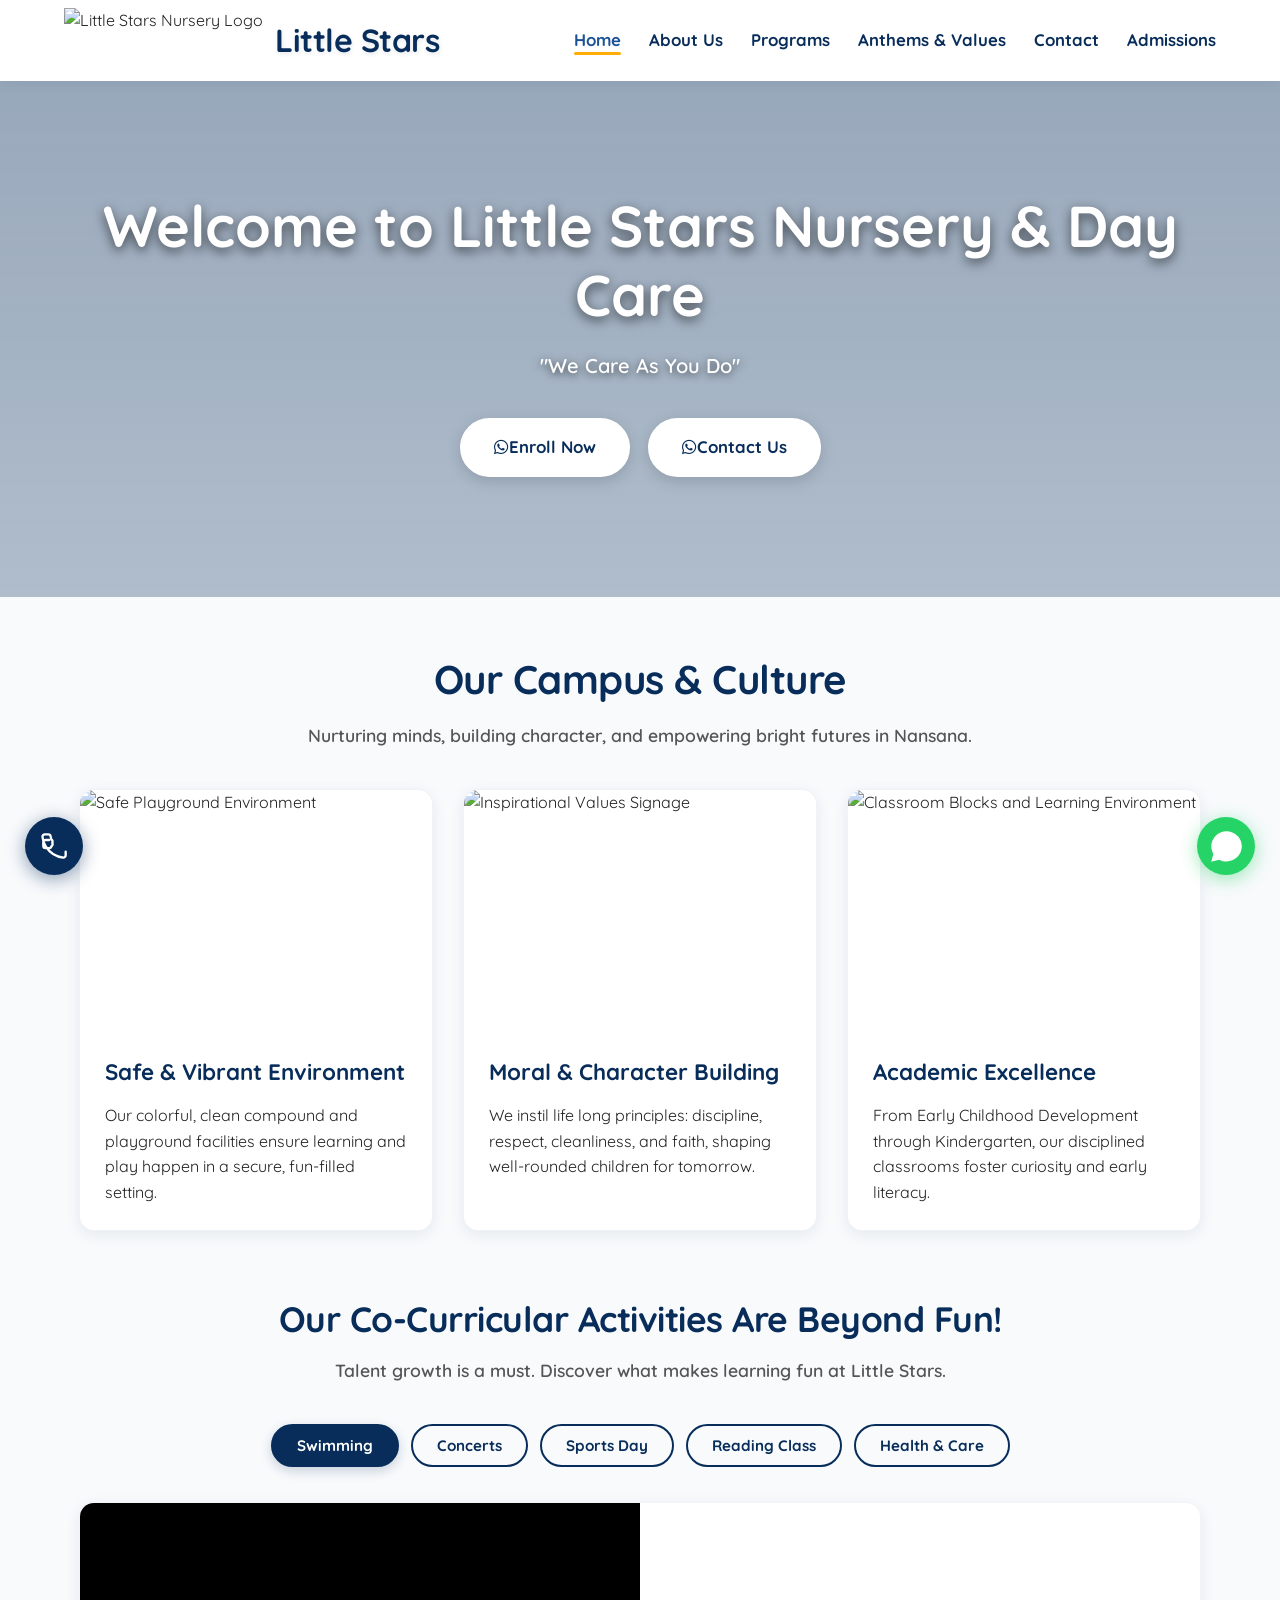
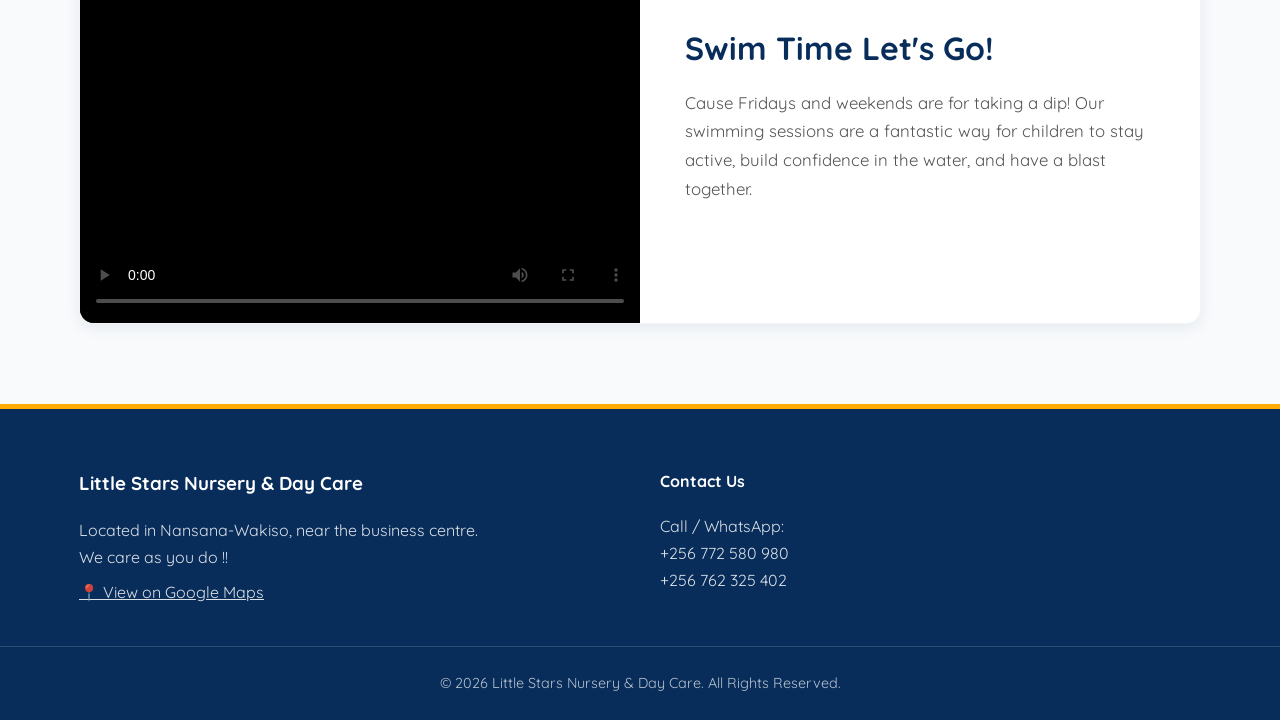
==== index.html @ 6c73fad6 "Add files via upload" ====
<!DOCTYPE html>
<html lang="en">
<head>
    <meta charset="UTF-8">
    <meta name="viewport" content="width=device-width, initial-scale=1.0">
    <title>Little Stars Nursery & Day Care | Nansana</title>
    
    <!-- Preloading fonts -->
    <link rel="preconnect" href="https://fonts.googleapis.com">
    <link rel="preconnect" href="https://fonts.gstatic.com" crossorigin>
    <link href="https://fonts.googleapis.com/css2?family=Quicksand:wght@400;600;700;800&display=swap" rel="stylesheet">
    
    <!-- Font Awesome Icons -->
    <link rel="stylesheet" href="https://cdnjs.cloudflare.com/ajax/libs/font-awesome/6.4.0/css/all.min.css">

    <!-- Link to single stylesheet -->
    <link rel="stylesheet" href="style.css">
</head>
<body>

    <!-- Main Navigation Header -->
    <header class="site-header">
        <div class="container header-container">
            <div class="logo">
                <a href="index.html" class="brand-container">
                    <img src="assets/logo.png" alt="Little Stars Nursery Logo">
                    <span class="brand-text">Little Stars</span>
                </a>
            </div>
            <nav class="main-nav">
                <ul class="nav-links">
                    <li><a href="index.html" class="active">Home</a></li>
                    <li><a href="about.html">About Us</a></li>
                    <li><a href="programs.html">Programs</a></li>
                    <li><a href="anthems.html">Anthems & Values</a></li>
                    <li><a href="contact.html">Contact</a></li>
                    <li><a href="admissions.html">Admissions</a></li>
                </ul>
            </nav>
            <button class="mobile-menu-btn" aria-label="Toggle Navigation Menu">
                <span class="hamburger"></span>
            </button>
        </div>
    </header>

    <main>
        <!-- Hero Section (Entrance Showcase using Main Gate photo directly) -->
        <section class="hero-section" style="background: linear-gradient(rgba(8, 45, 90, 0.4), rgba(8, 45, 90, 0.3)), url('assets/20260831_141308.jpg') center/cover no-repeat;">
            <div class="container hero-content">
                <h1>Welcome to Little Stars Nursery & Day Care</h1>
                <p>"We Care As You Do"</p>
                <div class="hero-buttons">
                    <a href="https://wa.me/256772580980?text=Hello%2C%20I%20would%20like%20to%20inquire%20about%20enrolling%20my%20child%20at%20Little%20Stars%20Nursery." target="_blank" rel="noopener noreferrer" class="btn primary-btn">
                        <i class="fa-brands fa-whatsapp"></i> Enroll Now
                    </a>
                    <a href="https://wa.me/256772580980?text=Hello%2C%20I%20have%20a%20general%20inquiry%20regarding%20Little%20Stars%20Nursery%20%26%20Day%20Care." target="_blank" rel="noopener noreferrer" class="btn primary-btn">
                        <i class="fa-brands fa-whatsapp"></i> Contact Us
                    </a>
                </div>
            </div>
        </section>

        <!-- Campus Life & Values Showcase -->
        <section class="container" style="margin-top: 50px; margin-bottom: 50px;">
            <div class="section-title">
                <h2>Our Campus & Culture</h2>
                <p>Nurturing minds, building character, and empowering bright futures in Nansana.</p>
            </div>
            <div class="programs-grid">
                <div class="program-card">
                    <img src="assets/20260831_150908.jpg" alt="Safe Playground Environment" class="card-image">
                    <div class="card-content">
                        <h3>Safe & Vibrant Environment</h3>
                        <p>Our colorful, clean compound and playground facilities ensure learning and play happen in a secure, fun-filled setting.</p>
                    </div>
                </div>
                <div class="program-card">
                    <img src="assets/20260831_150901.jpg" alt="Inspirational Values Signage" class="card-image">
                    <div class="card-content">
                        <h3>Moral & Character Building</h3>
                        <p>We instil life long principles: discipline, respect, cleanliness, and faith, shaping well-rounded children for tomorrow.</p>
                    </div>
                </div>
                <div class="program-card">
                    <img src="assets/20260831_150852.jpg" alt="Classroom Blocks and Learning Environment" class="card-image">
                    <div class="card-content">
                        <h3>Academic Excellence</h3>
                        <p>From Early Childhood Development through Kindergarten, our disciplined classrooms foster curiosity and early literacy.</p>
                    </div>
                </div>
            </div>
        </section>

        <!-- Co-Curricular Activities Section -->
        <section class="activities-section container" id="activities">
            <div class="section-title">
                <h2>Our Co-Curricular Activities Are Beyond Fun!</h2>
                <p>Talent growth is a must. Discover what makes learning fun at Little Stars.</p>
            </div>
            
            <div class="tab-container">
                <div class="tab-buttons">
                    <button class="tab-btn active" data-target="swimming">Swimming</button>
                    <button class="tab-btn" data-target="concerts">Concerts</button>
                    <button class="tab-btn" data-target="sports">Sports Day</button>
                    <button class="tab-btn" data-target="reading">Reading Class</button>
                    <button class="tab-btn" data-target="hygiene">Health & Care</button>
                </div>

                <div class="tab-content-area">
                    <!-- Swimming Tab -->
                    <div class="tab-content active" id="swimming">
                        <video controls preload="metadata" poster="assets/videos/f5211f5da39616109aec1d5b9ce67208.jpg">
                            <source src="assets/videos/f5211f5da39616109aec1d5b9ce67208.mp4" type="video/mp4">
                        </video>
                         <div class="tab-text">
                             <h3>Swim Time Let's Go!</h3>
                             <p>Cause Fridays and weekends are for taking a dip! Our swimming sessions are a fantastic way for children to stay active, build confidence in the water, and have a blast together.</p>
                         </div>
                    </div>

                    <!-- Concerts & Culture Tab -->
                    <div class="tab-content" id="concerts">
                        <video controls preload="metadata" poster="assets/videos/e3cbdcfc602e86e8f2b40c14217b4cbb.jpg">
                            <source src="assets/videos/e3cbdcfc602e86e8f2b40c14217b4cbb.mp4" type="video/mp4">
                        </video>
                        <div class="tab-text">
                             <h3>Concerts & Cultural Days</h3>
                             <p>Today is the day of joy and celebration! One of the best things that can happen to your child is the discovery of their talent. At Little Stars, this is a high priority.</p>
                         </div>
                    </div>

                    <!-- Sports Day Tab -->
                    <div class="tab-content" id="sports">
                        <video controls preload="metadata" poster="assets/videos/46ff0686c801c3549a1ad5babf60555e.jpg">
                            <source src="assets/videos/46ff0686c801c3549a1ad5babf60555e.mp4" type="video/mp4">
                        </video>
                        <div class="tab-text">
                             <h3>Sports Day</h3>
                             <p>Sports Day at Little Stars is always a blast! It's a wonderful opportunity for our little ones to mingle in fun physical activities and for parents to join in on the action.</p>
                         </div>
                    </div>

                    <!-- Reading Class Tab -->
                    <div class="tab-content" id="reading">
                        <video controls preload="metadata" poster="assets/videos/5ece1d03bab500ce30979943f9bb5b52.jpg">
                            <source src="assets/videos/5ece1d03bab500ce30979943f9bb5b52.mp4" type="video/mp4">
                        </video>
                        <div class="tab-text">
                             <h3>Reading Class</h3>
                             <p>Mondays are beautiful here at our school with the best teachers. Never a dull day in learning! We foster a love for reading and curiosity in every child.</p>
                         </div>
                    </div>

                    <!-- Health & Hygiene Tab -->
                    <div class="tab-content" id="hygiene">
                        <img src="assets/images.jpeg" alt="Children brushing teeth together" loading="lazy">
                        <div class="tab-text">
                             <h3>Healthy Smiles, Bright Futures</h3>
                             <p>We mean it when we say we care as you do! Teaching our little stars essential daily habits like brushing their teeth is just part of our fun, daily routine.</p>
                         </div>
                    </div>
                </div>
            </div>
        </section>
    </main>

    <!-- Global News Feed -->
    <section id="global-news-feed"></section>

    <!-- Professional Footer -->
    <footer class="site-footer">
        <div class="container footer-grid">
            <div class="footer-info">
                <h3>Little Stars Nursery & Day Care</h3>
                <p>Located in Nansana-Wakiso, near the business centre.<br>We care as you do !!</p>
                <p style="margin-top: 8px;"><a href="https://maps.app.goo.gl/AvHJs4MyYUoxHnjm9" target="_blank" rel="noopener noreferrer" style="color: inherit; text-decoration: underline;">📍 View on Google Maps</a></p>
            </div>
            <div class="footer-contact">
                <h4>Contact Us</h4>
                <p>Call / WhatsApp:</p>
                <p>+256 772 580 980</p> 
                <p>+256 762 325 402</p>
            </div>
        </div>
        <div class="footer-bottom">
            <p>&copy; 2026 Little Stars Nursery & Day Care. All Rights Reserved.</p>
        </div>
    </footer>

    <!-- Floating Call Button -->
    <a href="tel:+256772580980" class="floating-call" aria-label="Call Us">
        <svg width="28" height="28" viewBox="0 0 24 24" fill="none" stroke="currentColor" stroke-width="2" stroke-linecap="round" stroke-linejoin="round">
            <path d="M22 16.92v3a2 2 0 0 1-2.18 2 19.79 19.79 0 0 1-8.63-3.07 19.5 19.5 0 0 1-6-6 19.79 19.79 0 0 1-3.07-8.67A2 2 0 0 1 4.11 2h3a2 2 0 0 1 2 1.72 12.84 12.84 0 0 0 .7 2.81 2 2 0 0 1 .7 2.81 2 2 0 0 1-.7 2.81 2 2 0 0 1-2 1.72h-3a2 2 0 0 1-2-2v-3a2 2 0 0 1 2-2h3"></path>
        </svg>
    </a>

    <!-- Floating WhatsApp CTA -->
    <a href="https://wa.me/256772580980?text=Hello%2C%20I%20have%20an%20inquiry%20regarding%20Little%20Stars%20Nursery%20%26%20Day%20Care." class="floating-whatsapp" target="_blank" rel="noopener noreferrer" aria-label="Chat on WhatsApp">
        <svg xmlns="http://www.w3.org/2000/svg" viewBox="0 0 448 512" width="35" height="35" fill="#ffffff">
            <path d="M380.9 97.1C339 55.1 283.2 32 223.9 32c-122.4 0-222 99.6-222 222 0 39.1 10.2 77.3 29.6 111L0 480l117.7-30.9c32.4 17.7 68.9 27 106.1 27h.1c122.3 0 224.1-99.6 224.1-222 0-59.3-24.3-115.5-63.1-154.3z"></path>
        </svg>
    </a>

    <!-- Interaction scripts -->
    <script src="app.js"></script>
</body>
</html>
---- style.css ----
/* ==========================================================================
   CSS Variables & Base Reset
   ========================================================================== */
:root {
    --primary-blue: #082d5a; 
    --secondary-blue: #1c5296; 
    --fun-accent: #FFAD05; 
    --text-dark: #222222; 
    --text-light: #555555;
    --bg-light: #f8fafc; 
    --white: #ffffff;
    --font-main: 'Quicksand', -apple-system, BlinkMacSystemFont, "Segoe UI", Roboto, sans-serif;
    --transition-fast: all 0.2s cubic-bezier(0.4, 0, 0.2, 1);
    --transition: all 0.3s cubic-bezier(0.4, 0, 0.2, 1);
    --card-shadow: 0 4px 15px rgba(8, 45, 90, 0.08); 
    --card-shadow-hover: 0 12px 28px rgba(8, 45, 90, 0.15);
    --radius-sm: 8px;
    --radius-md: 15px;
    --radius-lg: 20px;
    --radius-pill: 50px;
}

*, *::before, *::after {
    margin: 0;
    padding: 0;
    box-sizing: border-box;
}

html {
    scroll-behavior: smooth;
}

body {
    font-family: var(--font-main);
    color: var(--text-dark);
    line-height: 1.6;
    background-color: var(--bg-light);
    position: relative; 
    min-height: 100vh;
    -webkit-font-smoothing: antialiased;
    -moz-osx-font-smoothing: grayscale;
}

/* ==========================================================================
   Background Watermark
   ========================================================================== */
body::before {
    content: "";
    position: fixed; 
    top: 0;
    left: 0;
    width: 100%;
    height: 100%;
    background-image: url('1788095920454.png'); 
    background-position: center;
    background-repeat: no-repeat;
    background-size: 80% auto; 
    opacity: 0.08; 
    z-index: 1; 
    pointer-events: none; 
}

/* Content Stacking Context */
.site-header, 
.hero-content, 
.container, 
.page-header, 
.site-footer,
.floating-whatsapp,
.floating-call {
    position: relative;
    z-index: 2;
}

img {
    max-width: 100%;
    height: auto;
    display: block;
}

a {
    text-decoration: none;
    color: inherit;
}

button, input, select, textarea {
    font-family: inherit;
}

:focus-visible {
    outline: 3px solid var(--fun-accent);
    outline-offset: 2px;
}

/* ==========================================================================
   Layout Containers & Utilities
   ========================================================================== */
.container {
    width: 90%;
    max-width: 1200px;
    margin: 0 auto;
    padding: 0 15px;
}

.section-title {
    text-align: center;
    margin-bottom: 40px;
}

.section-title h2 {
    color: var(--primary-blue);
    font-size: 2.5rem;
    font-weight: 800;
    margin-bottom: 10px;
    letter-spacing: -0.5px;
}

.section-title p {
    color: var(--text-light);
    font-size: 1.1rem;
    font-weight: 600;
}

/* ==========================================================================
   Header & Navigation
   ========================================================================== */
.site-header {
    background: var(--white);
    box-shadow: 0 2px 12px rgba(8, 45, 90, 0.08);
    position: sticky;
    top: 0;
    z-index: 1000;
    transition: var(--transition);
}

.header-container {
    display: flex;
    justify-content: space-between;
    align-items: center;
    min-height: 75px; 
    padding: 8px 0;
}

.brand-container {
    display: flex;
    align-items: center;
    gap: 12px; 
    transition: transform 0.2s ease;
}

.brand-container:hover {
    transform: scale(1.02);
}

.brand-text {
    font-size: 2rem;
    font-weight: 800;
    color: var(--primary-blue);
    letter-spacing: -0.5px;
    text-shadow: 1px 2px 4px rgba(8, 45, 90, 0.1); 
}

.logo img {
    height: 65px; 
    width: auto;
    object-fit: contain;
}

.nav-links {
    display: flex;
    list-style: none;
    gap: 28px;
    align-items: center;
}

.nav-links a {
    font-weight: 700;
    font-size: 1.05rem;
    color: var(--primary-blue);
    transition: var(--transition-fast);
    position: relative;
    padding: 5px 0;
}

.nav-links a::after {
    content: '';
    position: absolute;
    bottom: 0;
    left: 0;
    width: 0%;
    height: 3px;
    background-color: var(--fun-accent);
    border-radius: 2px;
    transition: var(--transition-fast);
}

.nav-links a:hover,
.nav-links a.active {
    color: var(--secondary-blue); 
}

.nav-links a:hover::after,
.nav-links a.active::after {
    width: 100%;
}

/* Mobile Navigation Toggle */
.mobile-menu-btn {
    display: none;
    background: none;
    border: none;
    cursor: pointer;
    padding: 10px;
    z-index: 1001;
}

.hamburger {
    display: block;
    width: 26px;
    height: 3px;
    background: var(--primary-blue);
    position: relative;
    border-radius: 2px;
    transition: var(--transition);
}

.hamburger::before,
.hamburger::after {
    content: '';
    position: absolute;
    width: 26px;
    height: 3px;
    background: var(--primary-blue);
    left: 0;
    border-radius: 2px;
    transition: var(--transition);
}

.hamburger::before { top: -8px; }
.hamburger::after { bottom: -8px; }

.mobile-menu-btn.is-active .hamburger {
    background: transparent;
}
.mobile-menu-btn.is-active .hamburger::before {
    transform: rotate(45deg);
    top: 0;
}
.mobile-menu-btn.is-active .hamburger::after {
    transform: rotate(-45deg);
    bottom: 0;
}

/* ==========================================================================
   Hero Section 
   ========================================================================== */
.hero-section {
    background: linear-gradient(rgba(8, 45, 90, 0.32), rgba(28, 82, 150, 0.28)), url('assets/1ec0d204-5974-47c2-bbf3-a21944ba8c50.jpg') center/cover no-repeat;
    color: var(--white);
    text-align: center;
    padding: 110px 20px 120px;
}

.hero-content h1 {
    font-size: 3.6rem;
    font-weight: 800;
    line-height: 1.2;
    margin-bottom: 20px;
    text-shadow: 0 4px 12px rgba(0, 0, 0, 0.6); 
}

.hero-content p {
    font-size: 1.25rem;
    max-width: 720px;
    margin: 0 auto 35px;
    padding: 0 15px; 
    line-height: 1.7; 
    font-weight: 600; 
    text-shadow: 0 2px 8px rgba(0, 0, 0, 0.7); 
}

.hero-buttons {
    display: flex;
    gap: 18px;
    justify-content: center;
    align-items: center;
}

/* Common Button Styles */
.btn {
    padding: 14px 32px;
    border-radius: var(--radius-pill);
    font-weight: 700;
    font-size: 1.05rem;
    transition: var(--transition);
    cursor: pointer;
    border: none;
    display: inline-flex;
    align-items: center;
    justify-content: center;
    text-align: center;
}

.primary-btn {
    background-color: var(--white);
    color: var(--primary-blue);
    border: 2px solid var(--white);
    box-shadow: 0 4px 15px rgba(0, 0, 0, 0.15);
}

.primary-btn:hover {
    background-color: var(--fun-accent);
    color: var(--primary-blue);
    border-color: var(--fun-accent);
    transform: translateY(-3px);
    box-shadow: 0 8px 20px rgba(255, 173, 5, 0.35);
}

.secondary-btn {
    background-color: #25D366; 
    border: 2px solid #25D366;
    color: var(--white);
    box-shadow: 0 4px 15px rgba(37, 211, 102, 0.3);
}

.secondary-btn:hover {
    background-color: #128C7E; 
    border-color: #128C7E;
    color: var(--white);
    transform: translateY(-3px);
    box-shadow: 0 8px 22px rgba(37, 211, 102, 0.45);
}

/* ==========================================================================
   Page Headers (Inner Pages)
   ========================================================================== */
.page-header {
    background: linear-gradient(135deg, var(--primary-blue), var(--secondary-blue));
    color: var(--white);
    text-align: center;
    padding: 70px 20px;
    margin-bottom: 50px;
    border-bottom: 4px solid var(--fun-accent);
}

.page-header h1 {
    font-size: 3rem;
    font-weight: 800;
    margin-bottom: 10px;
}

.page-header p {
    font-size: 1.15rem;
    opacity: 0.9;
    max-width: 600px;
    margin: 0 auto;
}

/* Photo-background inner banners (About, Anthems, Campus Life) */
.page-banner {
    color: var(--white);
}

.page-banner h1 {
    color: var(--white);
    text-shadow: 0 3px 10px rgba(0, 0, 0, 0.55);
}

.page-banner p {
    color: var(--white);
    text-shadow: 0 2px 6px rgba(0, 0, 0, 0.5);
}

/* ==========================================================================
   Grids & Content Cards
   ========================================================================== */
.programs-grid,
.about-grid,
.values-grid {
    display: grid;
    gap: 30px;
    margin-bottom: 60px;
}

.programs-grid, 
.values-grid {
    grid-template-columns: repeat(auto-fit, minmax(300px, 1fr));
    align-items: stretch;
}

.about-grid {
    grid-template-columns: 1fr 1fr;
    align-items: center;
}

.program-card, 
.value-card {
    background: var(--white);
    border-radius: var(--radius-md);
    overflow: hidden;
    box-shadow: var(--card-shadow);
    transition: var(--transition);
    border: 1px solid rgba(8, 45, 90, 0.06);
    display: flex;
    flex-direction: column;
}

.value-card {
    padding: 30px;
}

.program-card:hover, 
.value-card:hover {
    transform: translateY(-6px);
    box-shadow: var(--card-shadow-hover);
}

.card-image {
    width: 100%;
    height: 240px;
    object-fit: cover;
}

.card-content {
    padding: 25px;
    display: flex;
    flex-direction: column;
    flex-grow: 1;
}

.card-content h3, 
.value-card h3 {
    color: var(--primary-blue);
    font-size: 1.4rem;
    font-weight: 700;
    margin-bottom: 12px;
}

.btn-learn-more {
    background-color: var(--primary-blue);
    color: var(--white);
    border: none;
    padding: 10px 22px;
    border-radius: var(--radius-sm);
    margin-top: auto;
    cursor: pointer;
    font-weight: 700;
    transition: var(--transition-fast);
    align-self: flex-start;
}

.btn-learn-more:hover {
    background-color: var(--fun-accent);
    color: var(--primary-blue);
}

/* ==========================================================================
   Video Grid (School Highlight Clips)
   ========================================================================== */
.video-grid {
    display: flex; 
    justify-content: center; 
    flex-wrap: wrap;
    gap: 30px;
    margin-bottom: 60px;
}

.video-card {
    width: 100%;
    max-width: 330px; 
    margin: 0 auto; 
    background: var(--white);
    border-radius: var(--radius-lg); 
    overflow: hidden;
    box-shadow: var(--card-shadow);
    transition: var(--transition);
    border: 1px solid rgba(8, 45, 90, 0.08);
}

.video-card:hover {
    transform: translateY(-6px);
    box-shadow: var(--card-shadow-hover);
}

.video-wrapper {
    position: relative;
    width: 100%;
    padding-top: 177.77%;
    background-color: var(--primary-blue);
    border-radius: var(--radius-lg) var(--radius-lg) 0 0;
    overflow: hidden;
}

.video-wrapper iframe {
    position: absolute;
    top: 0;
    left: 0;
    width: 100%;
    height: 100%;
    border: none;
}

.video-wrapper video {
    position: absolute;
    top: 0;
    left: 0;
    width: 100%;
    height: 100%;
    object-fit: cover;
    background: #000;
}

/* Landscape clips (e.g. stage/wide shots) get a shorter 16:9 box instead of the tall 9:16 default */
.video-wrapper.landscape {
    padding-top: 56.25%;
}

.video-caption {
    padding: 20px;
}

.video-caption h3 {
    font-size: 1.2rem;
    margin-bottom: 8px;
}

/* ==========================================================================
   Interactive Tabbed Section
   ========================================================================== */
.activities-section {
    margin-top: 40px;
    margin-bottom: 60px;
}

.activities-section h2 {
    text-align: center;
    color: var(--primary-blue);
    font-size: 2.2rem;
    font-weight: 800;
    margin-bottom: 8px;
}

.tab-buttons {
    display: flex;
    justify-content: center;
    gap: 12px;
    margin-bottom: 35px;
    flex-wrap: wrap;
}

.tab-btn {
    padding: 10px 24px;
    border: 2px solid var(--primary-blue);
    background: transparent;
    color: var(--primary-blue);
    border-radius: var(--radius-pill);
    cursor: pointer;
    font-weight: 700;
    font-size: 0.95rem;
    transition: var(--transition-fast);
}

.tab-btn.active, 
.tab-btn:hover {
    background: var(--primary-blue);
    color: var(--white);
    border-color: var(--primary-blue);
    box-shadow: 0 4px 12px rgba(8, 45, 90, 0.2);
}

.tab-content {
    display: none;
    background: var(--white);
    border-radius: var(--radius-md);
    overflow: hidden;
    box-shadow: var(--card-shadow);
    border: 1px solid rgba(8, 45, 90, 0.05);
}

.tab-content.active {
    display: flex;
    align-items: center; 
    animation: fadeIn 0.4s ease-in-out;
}

.tab-content img,
.tab-content video {
    width: 50%;
    min-height: 420px;
    object-fit: cover;
    background: #000;
}

.tab-text {
    padding: 45px;
    width: 50%;
    display: flex;
    flex-direction: column;
    justify-content: center;
}

.tab-text h3 {
    color: var(--primary-blue);
    margin-bottom: 15px;
    font-size: 2rem;
    font-weight: 800;
}

.tab-text p {
    font-size: 1.05rem;
    color: var(--text-light);
    line-height: 1.7;
}

@keyframes fadeIn {
    from { 
        opacity: 0; 
        transform: translateY(12px); 
    }
    to { 
        opacity: 1; 
        transform: translateY(0); 
    }
}

/* ==========================================================================
   Events & Timetable List
   ========================================================================== */
.event-list {
    list-style: none;
    max-width: 800px;
    margin: 0 auto;
}

.event-item {
    background: var(--white);
    margin-bottom: 15px;
    padding: 20px 25px;
    border-radius: var(--radius-sm);
    display: flex;
    justify-content: space-between;
    align-items: center;
    box-shadow: var(--card-shadow);
    border-left: 6px solid var(--fun-accent); 
    transition: var(--transition-fast);
}

.event-item:hover {
    transform: translateX(4px);
}

.event-name {
    font-weight: 700;
    color: var(--text-dark);
}

.event-date {
    font-weight: 700;
    color: var(--white);
    background-color: var(--primary-blue);
    padding: 6px 14px;
    border-radius: var(--radius-pill);
    font-size: 0.85rem;
}

/* ==========================================================================
   Footer & Floating Contact Actions
   ========================================================================== */
.site-footer {
    background-color: var(--primary-blue);
    color: var(--white);
    padding: 60px 0 25px;
    margin-top: 80px;
    border-top: 5px solid var(--fun-accent);
}

.footer-grid {
    display: grid;
    grid-template-columns: repeat(auto-fit, minmax(250px, 1fr));
    gap: 40px;
    margin-bottom: 40px;
}

.footer-info h3, 
.footer-contact h4 {
    margin-bottom: 18px;
    color: var(--white);
    font-weight: 800;
}

.footer-info p, 
.footer-contact p {
    color: rgba(255, 255, 255, 0.85);
    line-height: 1.7;
}

.footer-bottom {
    text-align: center;
    padding-top: 25px;
    border-top: 1px solid rgba(255, 255, 255, 0.15);
    font-size: 0.9rem;
    color: rgba(255, 255, 255, 0.7);
}

/* Floating Action Buttons */
.floating-whatsapp,
.floating-call {
    position: fixed;
    bottom: 25px;
    width: 58px;
    height: 58px;
    border-radius: 50%;
    display: flex;
    align-items: center;
    justify-content: center;
    z-index: 1000;
    transition: var(--transition);
}

.floating-whatsapp {
    right: 25px;
    background-color: #25D366;
    color: var(--white);
    box-shadow: 0 4px 18px rgba(37, 211, 102, 0.45);
}

.floating-whatsapp:hover {
    transform: scale(1.1);
    box-shadow: 0 6px 22px rgba(37, 211, 102, 0.6);
}

.floating-call {
    left: 25px; 
    background-color: var(--primary-blue); 
    color: var(--white);
    box-shadow: 0 4px 18px rgba(8, 45, 90, 0.45);
}

.floating-call:hover {
    transform: scale(1.1);
    background-color: var(--fun-accent); 
    color: var(--primary-blue);
    box-shadow: 0 6px 22px rgba(255, 173, 5, 0.55);
}

/* ==========================================================================
   Responsive Media Queries 
   ========================================================================== */
@media (max-width: 992px) {
    .about-grid {
        grid-template-columns: 1fr;
    }
}

@media (max-width: 768px) {
    body::before {
        background-size: 95% auto; 
    }

    .header-container {
        min-height: 65px;
    }

    .brand-container {
        gap: 8px; 
    }

    .brand-text {
        font-size: 1.5rem; 
    }
    
    .logo img {
        height: 48px; 
    }

    .nav-links {
        display: none; 
        flex-direction: column;
        position: absolute;
        top: 100%; 
        left: 0;
        width: 100%;
        background: var(--white);
        padding: 25px 20px;
        box-shadow: 0 10px 15px rgba(8, 45, 90, 0.1);
        text-align: center;
        gap: 18px;
        border-top: 1px solid rgba(8, 45, 90, 0.05);
    }
    
    .nav-links.nav-active {
        display: flex;
    }

    .mobile-menu-btn {
        display: block;
    }

    /* Hero Responsive Adjustments */
    .hero-section {
        padding: 70px 20px 90px; 
    }

    .hero-content h1 {
        font-size: 2.4rem;
    }

    .hero-content p {
        font-size: 1.05rem;
    }
    
    .hero-buttons {
        flex-direction: column;
        width: 100%;
        gap: 12px;
    }
    
    .hero-buttons .btn {
        width: 100%; 
    }

    /* Tabs Responsive Adjustments */
    .tab-content.active {
        flex-direction: column;
    }

    .tab-content img,
    .tab-content video {
        width: 100%;
        min-height: 260px; 
    }

    .tab-text {
        width: 100%;
        padding: 25px 20px;
        text-align: center; 
        align-items: center;
    }

    .tab-text h3 {
        font-size: 1.6rem;
    }

    /* Floating Buttons Mobile Size */
    .floating-whatsapp,
    .floating-call {
        width: 52px;
        height: 52px;
        bottom: 20px;
    }
    
    .floating-whatsapp { right: 18px; }
    .floating-call { left: 18px; }
}
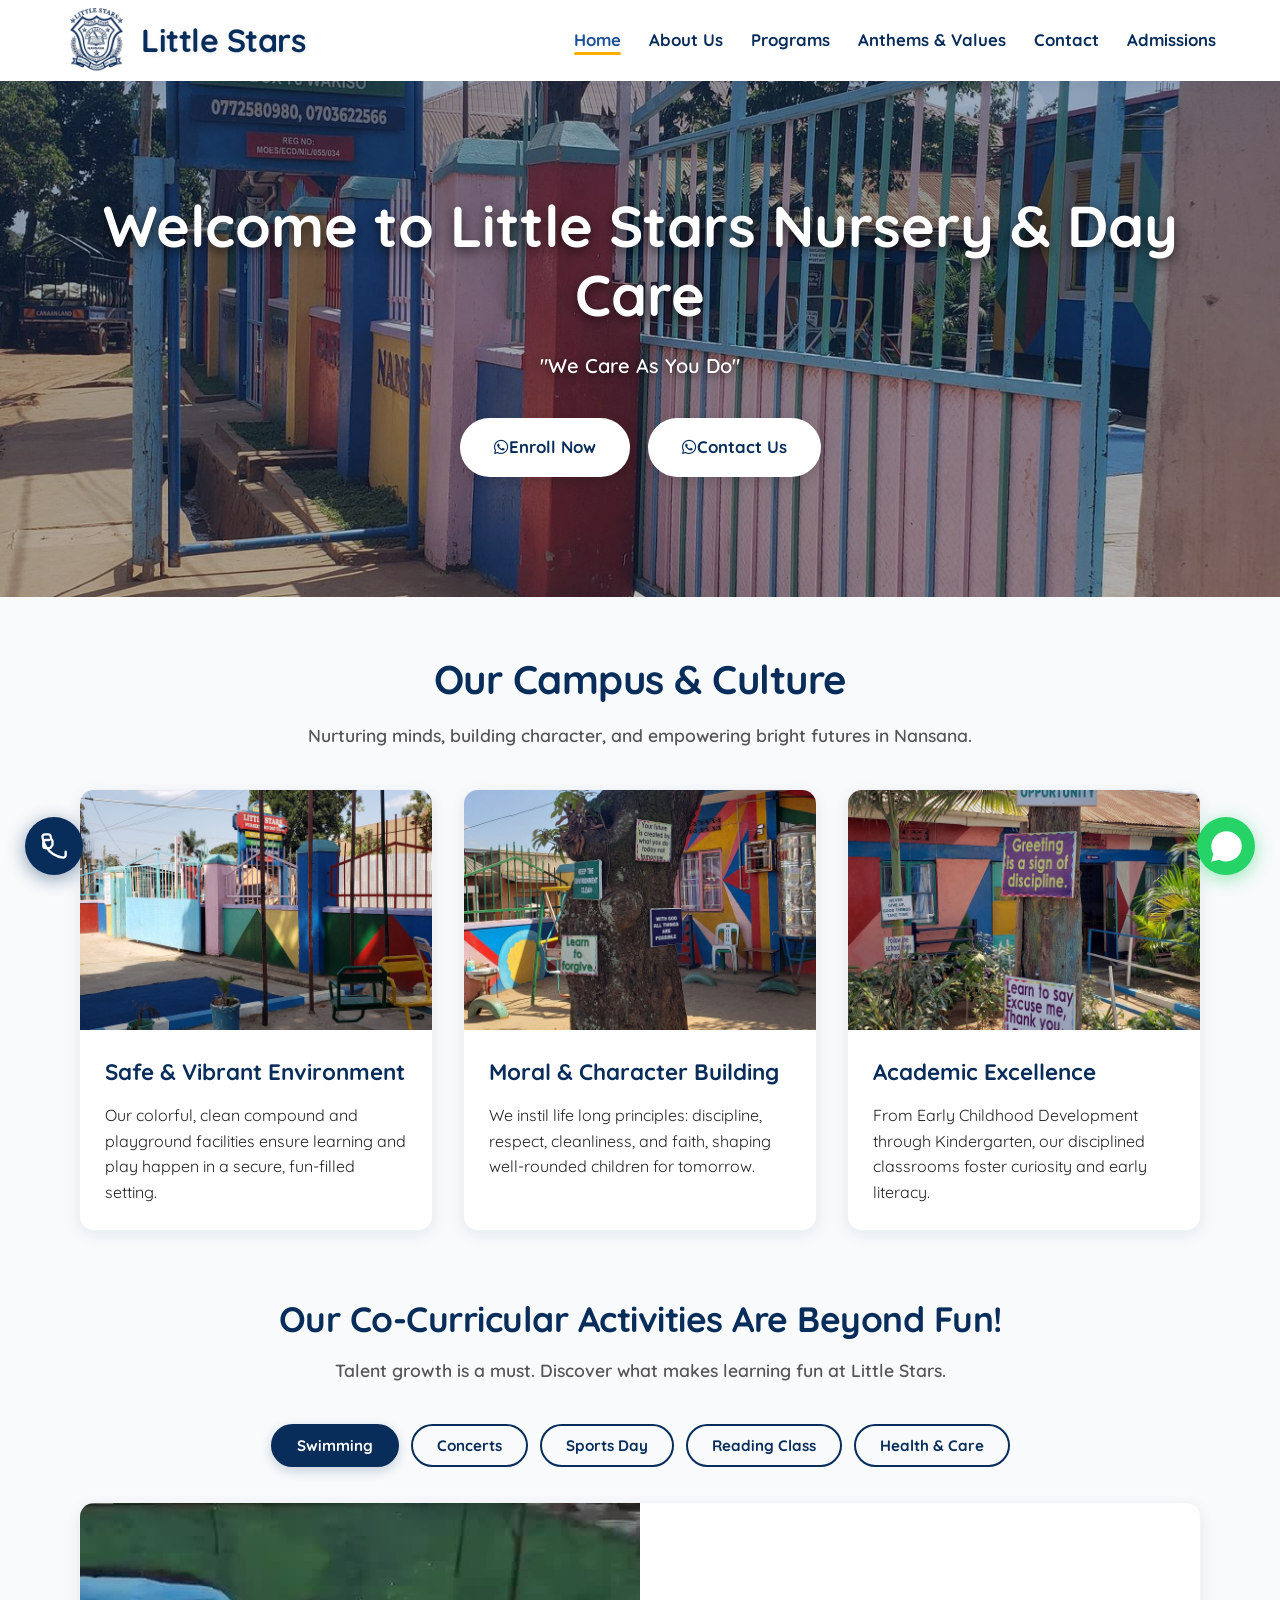
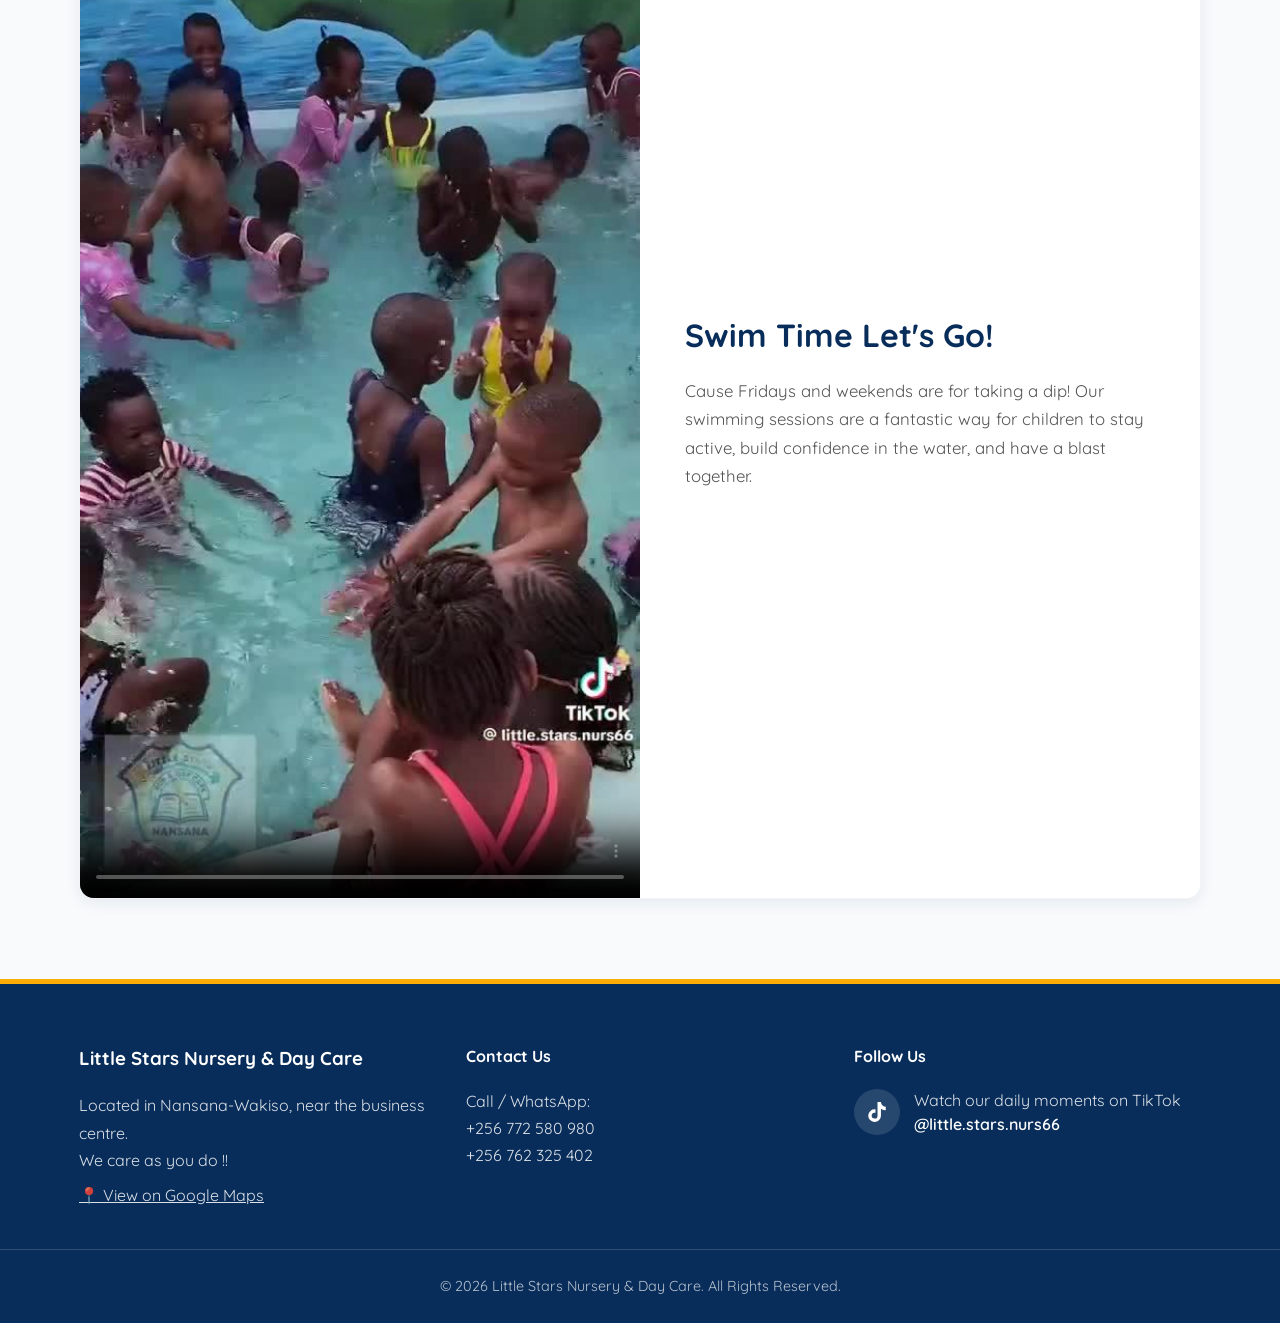
==== commit 303a05e5: "updated" ====
--- a/index.html
+++ b/index.html
@@ -4,6 +4,8 @@
     <meta charset="UTF-8">
     <meta name="viewport" content="width=device-width, initial-scale=1.0">
     <title>Little Stars Nursery & Day Care | Nansana</title>
+    <meta name="description" content="Loving day care, nursery, and primary education in Nansana, Wakiso for children aged 1-6. Visit Little Stars Nursery & Day Care today.">
+    <link rel="canonical" href="https://littlestarsnd.com/">
     
     <!-- Preloading fonts -->
     <link rel="preconnect" href="https://fonts.googleapis.com">
@@ -15,6 +17,54 @@
 
     <!-- Link to single stylesheet -->
     <link rel="stylesheet" href="style.css">
+
+    <!-- Local Business Structured Data -->
+    <script type="application/ld+json">
+    {
+        "@context": "https://schema.org",
+        "@type": ["ChildCare", "School"],
+        "name": "Little Stars Nursery & Day Care",
+        "alternateName": "Little Stars Nursery and Daycare Nansana",
+        "description": "Little Stars Nursery & Day Care offers loving day care, nursery, and primary education in Nansana, Wakiso, Uganda for children aged 1 to 6 years.",
+        "url": "https://littlestarsnd.com/",
+        "logo": "https://littlestarsnd.com/assets/logo.png",
+        "image": "https://littlestarsnd.com/assets/logo.png",
+        "telephone": ["+256772580980", "+256762325402"],
+        "email": "littlestarsnurseryanddaycare@gmail.com",
+        "address": {
+            "@type": "PostalAddress",
+            "streetAddress": "Nansana-Wakiso, near the Business Centre",
+            "addressLocality": "Nansana",
+            "addressRegion": "Wakiso",
+            "postalCode": "P.O. Box 78",
+            "addressCountry": "UG"
+        },
+        "geo": {
+            "@type": "GeoCoordinates",
+            "latitude": 0.3612,
+            "longitude": 32.5295
+        },
+        "hasMap": "https://maps.app.goo.gl/AvHJs4MyYUoxHnjm9",
+        "openingHoursSpecification": [
+            {
+                "@type": "OpeningHoursSpecification",
+                "dayOfWeek": ["Monday", "Tuesday", "Wednesday", "Thursday", "Friday"],
+                "opens": "07:00",
+                "closes": "17:30"
+            },
+            {
+                "@type": "OpeningHoursSpecification",
+                "dayOfWeek": "Saturday",
+                "opens": "08:00",
+                "closes": "13:00"
+            }
+        ],
+        "sameAs": [
+            "https://www.tiktok.com/@little.stars.nurs66"
+        ]
+    }
+    </script>
+
 </head>
 <body>
 
@@ -182,6 +232,17 @@
                 <p>+256 772 580 980</p> 
                 <p>+256 762 325 402</p>
             </div>
+            <div class="footer-social">
+                <h4>Follow Us</h4>
+                <div class="social-icons">
+                    <a href="https://www.tiktok.com/@little.stars.nurs66" target="_blank" rel="noopener noreferrer" class="social-icon-link" aria-label="Follow Little Stars Nursery & Day Care on TikTok">
+                        <svg xmlns="http://www.w3.org/2000/svg" viewBox="0 0 448 512" width="20" height="20" fill="currentColor">
+                            <path d="M448,209.91a210.06,210.06,0,0,1-122.77-39.25V349.38A162.55,162.55,0,1,1,185,188.31V278.2a74.62,74.62,0,1,0,52.23,71.18V0l88,0a121.18,121.18,0,0,0,1.86,22.17h0A122.18,122.18,0,0,0,381,102.39a121.43,121.43,0,0,0,67,20.14Z"></path>
+                        </svg>
+                    </a>
+                    <p class="social-handle">Watch our daily moments on TikTok<br><a href="https://www.tiktok.com/@little.stars.nurs66" target="_blank" rel="noopener noreferrer">@little.stars.nurs66</a></p>
+                </div>
+            </div>
         </div>
         <div class="footer-bottom">
             <p>&copy; 2026 Little Stars Nursery & Day Care. All Rights Reserved.</p>
--- a/style.css
+++ b/style.css
@@ -37,6 +37,7 @@
     background-color: var(--bg-light);
     position: relative; 
     min-height: 100vh;
+    overflow-x: hidden;
     -webkit-font-smoothing: antialiased;
     -moz-osx-font-smoothing: grayscale;
 }
@@ -347,6 +348,8 @@
     font-size: 3rem;
     font-weight: 800;
     margin-bottom: 10px;
+    word-wrap: break-word;
+    overflow-wrap: break-word;
 }
 
 .page-header p {
@@ -364,6 +367,8 @@
 .page-banner h1 {
     color: var(--white);
     text-shadow: 0 3px 10px rgba(0, 0, 0, 0.55);
+    word-wrap: break-word;
+    overflow-wrap: break-word;
 }
 
 .page-banner p {
@@ -692,6 +697,52 @@
 .footer-contact p {
     color: rgba(255, 255, 255, 0.85);
     line-height: 1.7;
+}
+
+.footer-social h4 {
+    margin-bottom: 18px;
+    color: var(--white);
+    font-weight: 800;
+}
+
+.social-icons {
+    display: flex;
+    align-items: center;
+    gap: 14px;
+}
+
+.social-icon-link {
+    display: flex;
+    align-items: center;
+    justify-content: center;
+    width: 46px;
+    height: 46px;
+    border-radius: 50%;
+    background: rgba(255, 255, 255, 0.12);
+    color: var(--white);
+    transition: var(--transition);
+    flex-shrink: 0;
+}
+
+.social-icon-link:hover {
+    background: var(--fun-accent);
+    color: var(--primary-blue);
+    transform: translateY(-3px);
+}
+
+.social-handle {
+    color: rgba(255, 255, 255, 0.85);
+    line-height: 1.5;
+}
+
+.social-handle a {
+    color: var(--white);
+    font-weight: 600;
+    text-decoration: none;
+}
+
+.social-handle a:hover {
+    text-decoration: underline;
 }
 
 .footer-bottom {
@@ -808,6 +859,27 @@
     .hero-content p {
         font-size: 1.05rem;
     }
+
+    /* Inner Page Header/Banner Titles */
+    .page-header {
+        padding: 50px 20px;
+    }
+
+    .page-header h1 {
+        font-size: 2rem;
+    }
+
+    .page-header p {
+        font-size: 1rem;
+    }
+
+    .page-banner h1 {
+        font-size: 1.9rem !important;
+    }
+
+    .page-banner p {
+        font-size: 1rem !important;
+    }
     
     .hero-buttons {
         flex-direction: column;
@@ -820,6 +892,30 @@
     }
 
     /* Tabs Responsive Adjustments */
+    .tab-buttons {
+        flex-wrap: nowrap;
+        justify-content: flex-start;
+        overflow-x: auto;
+        -webkit-overflow-scrolling: touch;
+        scroll-snap-type: x mandatory;
+        gap: 10px;
+        padding: 4px 4px 12px;
+        margin-bottom: 25px;
+        scrollbar-width: none;
+    }
+
+    .tab-buttons::-webkit-scrollbar {
+        display: none;
+    }
+
+    .tab-btn {
+        flex-shrink: 0;
+        scroll-snap-align: start;
+        padding: 9px 20px;
+        font-size: 0.88rem;
+        white-space: nowrap;
+    }
+
     .tab-content.active {
         flex-direction: column;
     }
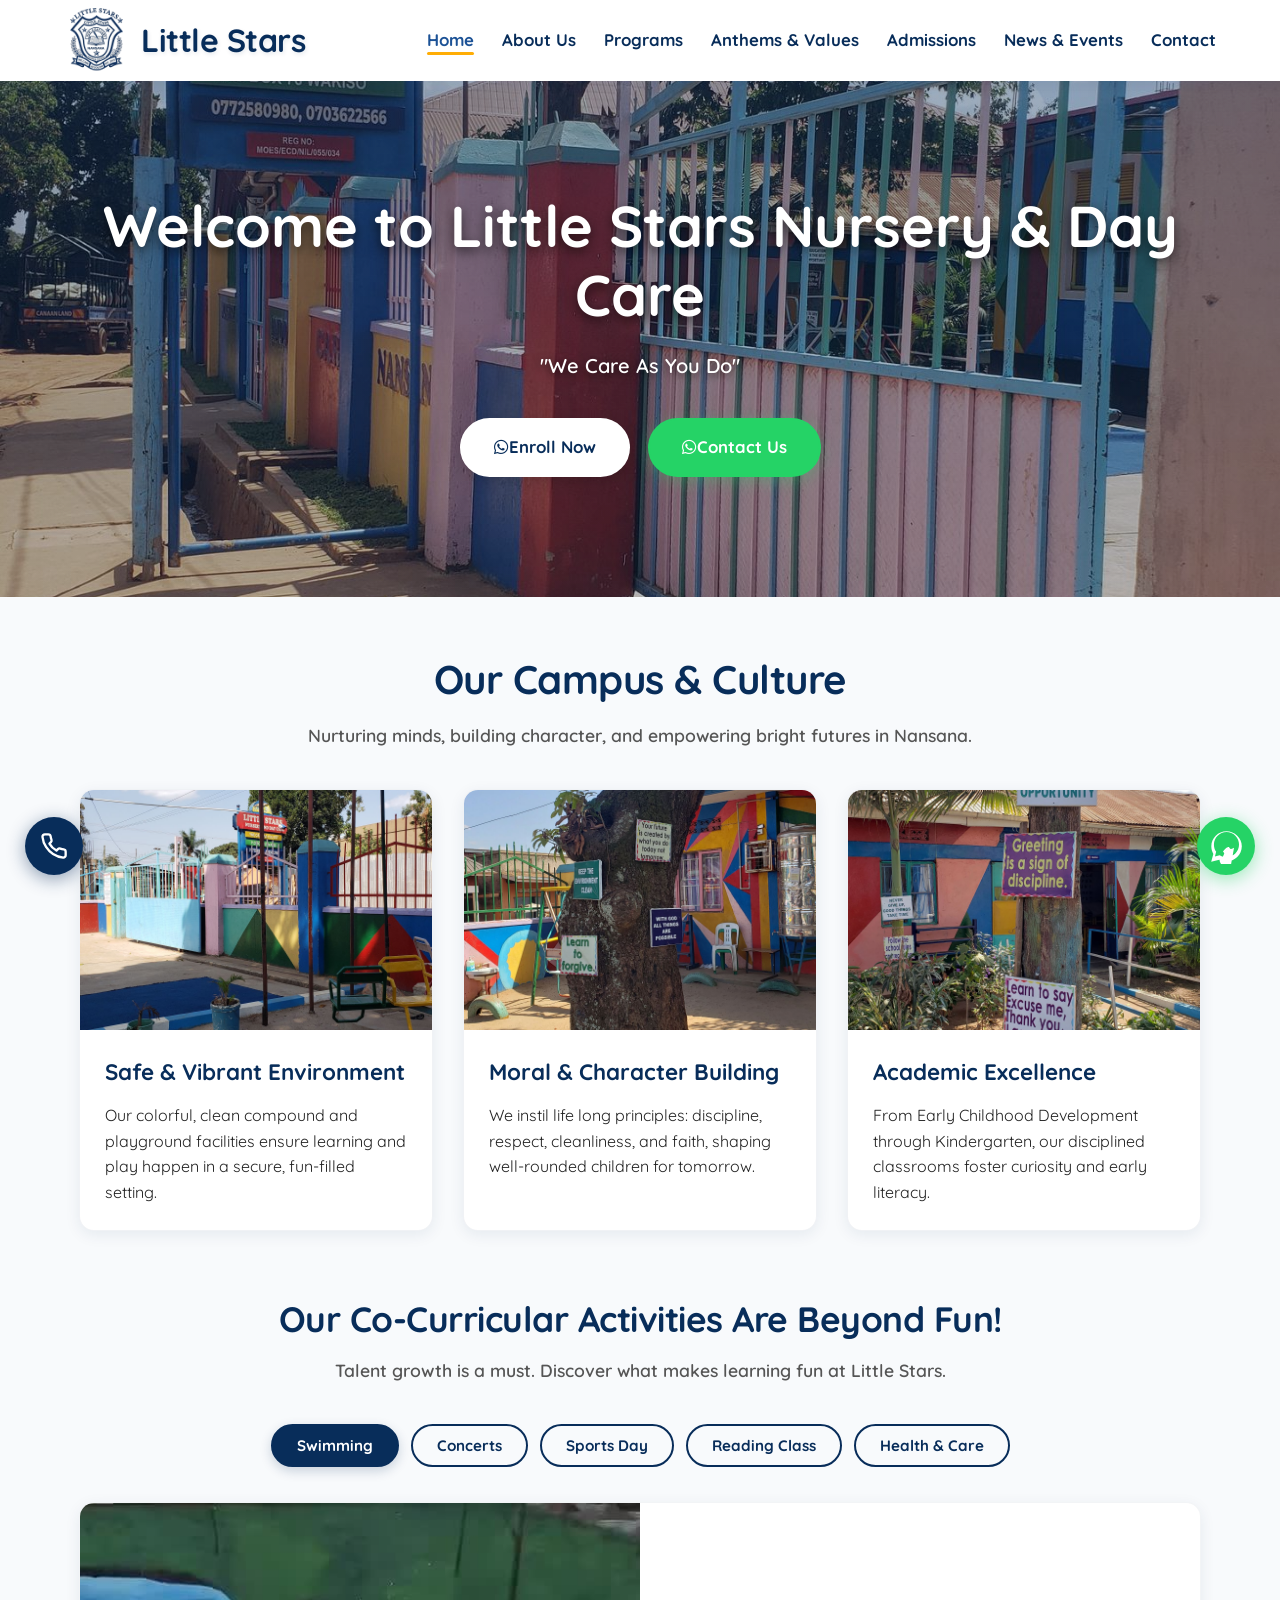
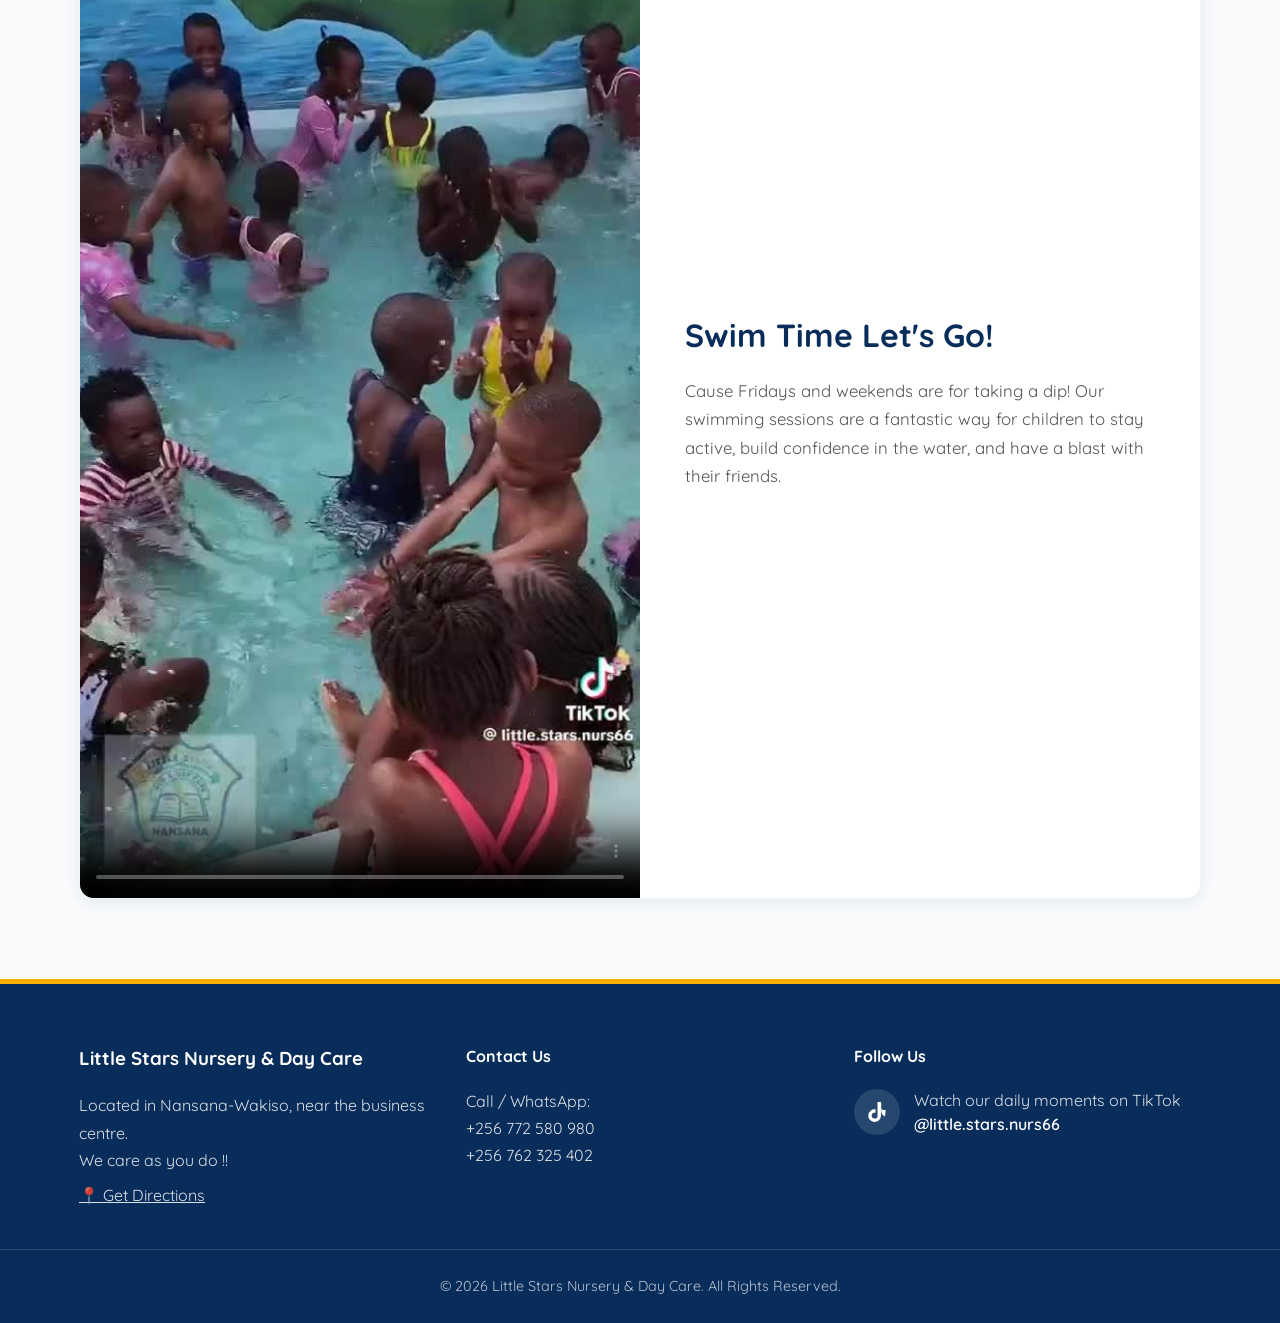
==== commit 03a5431b: "Fix: Add missing 'News & Events' to index.html navigation menu" ====
--- a/index.html
+++ b/index.html
@@ -83,8 +83,9 @@
                     <li><a href="about.html">About Us</a></li>
                     <li><a href="programs.html">Programs</a></li>
                     <li><a href="anthems.html">Anthems & Values</a></li>
+                    <li><a href="admissions.html">Admissions</a></li>
+                    <li><a href="news.html">News & Events</a></li>
                     <li><a href="contact.html">Contact</a></li>
-                    <li><a href="admissions.html">Admissions</a></li>
                 </ul>
             </nav>
             <button class="mobile-menu-btn" aria-label="Toggle Navigation Menu">
@@ -103,7 +104,7 @@
                     <a href="https://wa.me/256772580980?text=Hello%2C%20I%20would%20like%20to%20inquire%20about%20enrolling%20my%20child%20at%20Little%20Stars%20Nursery." target="_blank" rel="noopener noreferrer" class="btn primary-btn">
                         <i class="fa-brands fa-whatsapp"></i> Enroll Now
                     </a>
-                    <a href="https://wa.me/256772580980?text=Hello%2C%20I%20have%20a%20general%20inquiry%20regarding%20Little%20Stars%20Nursery%20%26%20Day%20Care." target="_blank" rel="noopener noreferrer" class="btn primary-btn">
+                    <a href="https://wa.me/256772580980?text=Hello%2C%20I%20have%20a%20general%20inquiry%20regarding%20Little%20Stars%20Nursery%20%26%20Day%20Care." target="_blank" rel="noopener noreferrer" class="btn secondary-btn">
                         <i class="fa-brands fa-whatsapp"></i> Contact Us
                     </a>
                 </div>
@@ -164,9 +165,9 @@
                             <source src="assets/videos/f5211f5da39616109aec1d5b9ce67208.mp4" type="video/mp4">
                         </video>
                          <div class="tab-text">
-                             <h3>Swim Time Let's Go!</h3>
-                             <p>Cause Fridays and weekends are for taking a dip! Our swimming sessions are a fantastic way for children to stay active, build confidence in the water, and have a blast together.</p>
-                         </div>
+                              <h3>Swim Time Let's Go!</h3>
+                              <p>Cause Fridays and weekends are for taking a dip! Our swimming sessions are a fantastic way for children to stay active, build confidence in the water, and have a blast with their friends.</p>
+                          </div>
                     </div>
 
                     <!-- Concerts & Culture Tab -->
@@ -174,10 +175,10 @@
                         <video controls preload="metadata" poster="assets/videos/e3cbdcfc602e86e8f2b40c14217b4cbb.jpg">
                             <source src="assets/videos/e3cbdcfc602e86e8f2b40c14217b4cbb.mp4" type="video/mp4">
                         </video>
-                        <div class="tab-text">
-                             <h3>Concerts & Cultural Days</h3>
-                             <p>Today is the day of joy and celebration! One of the best things that can happen to your child is the discovery of their talent. At Little Stars, this is a high priority.</p>
-                         </div>
+                         <div class="tab-text">
+                              <h3>Concerts & Cultural Days</h3>
+                              <p>Today is the day of joy and celebration! One of the best things that can happen to your child is the discovery of their talent. At Little Stars, this is a high priority!</p>
+                          </div>
                     </div>
 
                     <!-- Sports Day Tab -->
@@ -185,10 +186,10 @@
                         <video controls preload="metadata" poster="assets/videos/46ff0686c801c3549a1ad5babf60555e.jpg">
                             <source src="assets/videos/46ff0686c801c3549a1ad5babf60555e.mp4" type="video/mp4">
                         </video>
-                        <div class="tab-text">
-                             <h3>Sports Day</h3>
-                             <p>Sports Day at Little Stars is always a blast! It's a wonderful opportunity for our little ones to mingle in fun physical activities and for parents to join in on the action.</p>
-                         </div>
+                         <div class="tab-text">
+                              <h3>Sports Day</h3>
+                              <p>Sports Day at Little Stars is always a blast! It's a wonderful opportunity for our little ones to mingle in fun physical activities and for parents to join in on the action.</p>
+                          </div>
                     </div>
 
                     <!-- Reading Class Tab -->
@@ -196,19 +197,19 @@
                         <video controls preload="metadata" poster="assets/videos/5ece1d03bab500ce30979943f9bb5b52.jpg">
                             <source src="assets/videos/5ece1d03bab500ce30979943f9bb5b52.mp4" type="video/mp4">
                         </video>
-                        <div class="tab-text">
-                             <h3>Reading Class</h3>
-                             <p>Mondays are beautiful here at our school with the best teachers. Never a dull day in learning! We foster a love for reading and curiosity in every child.</p>
-                         </div>
+                         <div class="tab-text">
+                              <h3>Reading Class</h3>
+                              <p>Mondays are beautiful here at our school with the best teachers. Never a dull day in learning! We foster a love for reading and curiosity in every child.</p>
+                          </div>
                     </div>
 
                     <!-- Health & Hygiene Tab -->
                     <div class="tab-content" id="hygiene">
                         <img src="assets/images.jpeg" alt="Children brushing teeth together" loading="lazy">
-                        <div class="tab-text">
-                             <h3>Healthy Smiles, Bright Futures</h3>
-                             <p>We mean it when we say we care as you do! Teaching our little stars essential daily habits like brushing their teeth is just part of our fun, daily routine.</p>
-                         </div>
+                         <div class="tab-text">
+                              <h3>Healthy Smiles, Bright Futures</h3>
+                              <p>We mean it when we say we care as you do! Teaching our little stars essential daily habits like brushing their teeth is just part of our fun, daily routine.</p>
+                          </div>
                     </div>
                 </div>
             </div>
@@ -224,7 +225,7 @@
             <div class="footer-info">
                 <h3>Little Stars Nursery & Day Care</h3>
                 <p>Located in Nansana-Wakiso, near the business centre.<br>We care as you do !!</p>
-                <p style="margin-top: 8px;"><a href="https://maps.app.goo.gl/AvHJs4MyYUoxHnjm9" target="_blank" rel="noopener noreferrer" style="color: inherit; text-decoration: underline;">📍 View on Google Maps</a></p>
+                <p style="margin-top: 8px;"><a href="https://maps.app.goo.gl/AvHJs4MyYUoxHnjm9" target="_blank" rel="noopener noreferrer" style="color: inherit; text-decoration: underline;">📍 Get Directions</a></p>
             </div>
             <div class="footer-contact">
                 <h4>Contact Us</h4>
@@ -237,7 +238,7 @@
                 <div class="social-icons">
                     <a href="https://www.tiktok.com/@little.stars.nurs66" target="_blank" rel="noopener noreferrer" class="social-icon-link" aria-label="Follow Little Stars Nursery & Day Care on TikTok">
                         <svg xmlns="http://www.w3.org/2000/svg" viewBox="0 0 448 512" width="20" height="20" fill="currentColor">
-                            <path d="M448,209.91a210.06,210.06,0,0,1-122.77-39.25V349.38A162.55,162.55,0,1,1,185,188.31V278.2a74.62,74.62,0,1,0,52.23,71.18V0l88,0a121.18,121.18,0,0,0,1.86,22.17h0A122.18,122.18,0,0,0,381,102.39a121.43,121.43,0,0,0,67,20.14Z"></path>
+                            <path d="M448,209.91a210.06,210.06,0,0,1-122.77-39.25V349.38A162.55,162.55,0,1,1,185,188.31V278.2a74.62,74.62,0,1,0,52.23,71.18V0l88,0a121.18,121.18,0,0,0,1.86,22.17h0A122.18,122.18,0,0,0,333,20.82V221.39a162.5,162.5,0,0,0,95.46,148.17Z"/>
                         </svg>
                     </a>
                     <p class="social-handle">Watch our daily moments on TikTok<br><a href="https://www.tiktok.com/@little.stars.nurs66" target="_blank" rel="noopener noreferrer">@little.stars.nurs66</a></p>
@@ -252,14 +253,14 @@
     <!-- Floating Call Button -->
     <a href="tel:+256772580980" class="floating-call" aria-label="Call Us">
         <svg width="28" height="28" viewBox="0 0 24 24" fill="none" stroke="currentColor" stroke-width="2" stroke-linecap="round" stroke-linejoin="round">
-            <path d="M22 16.92v3a2 2 0 0 1-2.18 2 19.79 19.79 0 0 1-8.63-3.07 19.5 19.5 0 0 1-6-6 19.79 19.79 0 0 1-3.07-8.67A2 2 0 0 1 4.11 2h3a2 2 0 0 1 2 1.72 12.84 12.84 0 0 0 .7 2.81 2 2 0 0 1 .7 2.81 2 2 0 0 1-.7 2.81 2 2 0 0 1-2 1.72h-3a2 2 0 0 1-2-2v-3a2 2 0 0 1 2-2h3"></path>
+            <path d="M22 16.92v3a2 2 0 0 1-2.18 2 19.79 19.79 0 0 1-8.63-3.07 19.5 19.5 0 0 1-6-6 19.79 19.79 0 0 1-3.07-8.67A2 2 0 0 1 4.11 2h3a2 2 0 0 1 2 1.72 12.84 12.84 0 0 0 .7 2.81 2 2 0 0 1-.45 2.11L8.09 9.91a16 16 0 0 0 6 6l1.27-1.27a2 2 0 0 1 2.11-.45 12.84 12.84 0 0 0 2.81.7 2 2 0 0 1 1.72 2z"/>
         </svg>
     </a>
 
     <!-- Floating WhatsApp CTA -->
-    <a href="https://wa.me/256772580980?text=Hello%2C%20I%20have%20an%20inquiry%20regarding%20Little%20Stars%20Nursery%20%26%20Day%20Care." class="floating-whatsapp" target="_blank" rel="noopener noreferrer" aria-label="Chat on WhatsApp">
+    <a href="https://wa.me/256772580980?text=Hello%2C%20I%20have%20an%20inquiry%20regarding%20Little%20Stars%20Nursery%20%26%20Day%20Care." class="floating-whatsapp" target="_blank" rel="noopener noreferrer" aria-label="Chat with us on WhatsApp">
         <svg xmlns="http://www.w3.org/2000/svg" viewBox="0 0 448 512" width="35" height="35" fill="#ffffff">
-            <path d="M380.9 97.1C339 55.1 283.2 32 223.9 32c-122.4 0-222 99.6-222 222 0 39.1 10.2 77.3 29.6 111L0 480l117.7-30.9c32.4 17.7 68.9 27 106.1 27h.1c122.3 0 224.1-99.6 224.1-222 0-59.3-24.3-115.5-63.1-154.3z"></path>
+            <path d="M380.9 97.1C339 55.1 283.2 32 223.9 32c-122.4 0-222 99.6-222 222 0 39.1 10.2 77.3 29.6 111L0 480l117.7-30.9c32.4 17.7 68.9 27 106.1 27h.1c122.3 0 224.1-99.6 224.1-222 0-59.3-25.2-115.6-67.1-154.9zM223.9 413.3c-33 0-65.4-8.9-93.5-25.8l-6.7-4-69.4 18.2 18.5-67.6-4.3-6.9c-18.5-29.4-28.2-63.3-28.2-98.2 0-101.3 82.4-183.8 183.8-183.8 49 0 95 19.1 129.6 53.7 34.6 34.6 53.7 80.6 53.7 129.6 0 101.3-82.4 183.8-183.8 183.8zm110.5-140.3c-6 3.1-35.4 17.5-40.9 19.5s-9.5 2.5-13.5-2.5c-4-4.9-15.5-19.5-19-23.5-3.5-4-7-4.5-13-1.5-6 3-22.7 8.6-43.3 26.7-16 13.3-26.8 29.8-29.8 34.8-3 5-0.3 7.6 2.2 10.1 2.2 2.3 5 5.9 7.5 8.8 2.5 3 3.3 5.1 5 8.1 1.7 3 0.8 5.6-0.5 7.8-1.3 2.2-12 29.2-16.4 40-4 10.4-8.1 9-11 8.6-2.8-0.4-6-0.5-9.3-0.5-3.2 0-8.4 0.5-12.8 4.5-4.5 4-17 16.5-17 40.2s15.1 46.6 17.2 49.7c2.1 3 29.7 47.8 74.3 66.6 10.1 4.3 18 6.9 24.1 9 10.2 3.2 19.4 2.8 26.8 1.7 8.2-1.2 25.2-10.3 28.8-20.2 3.6-9.9 3.6-18.4 2.5-20.2-1-1.8-4-2.8-9-4.9z"/>
         </svg>
     </a>
 
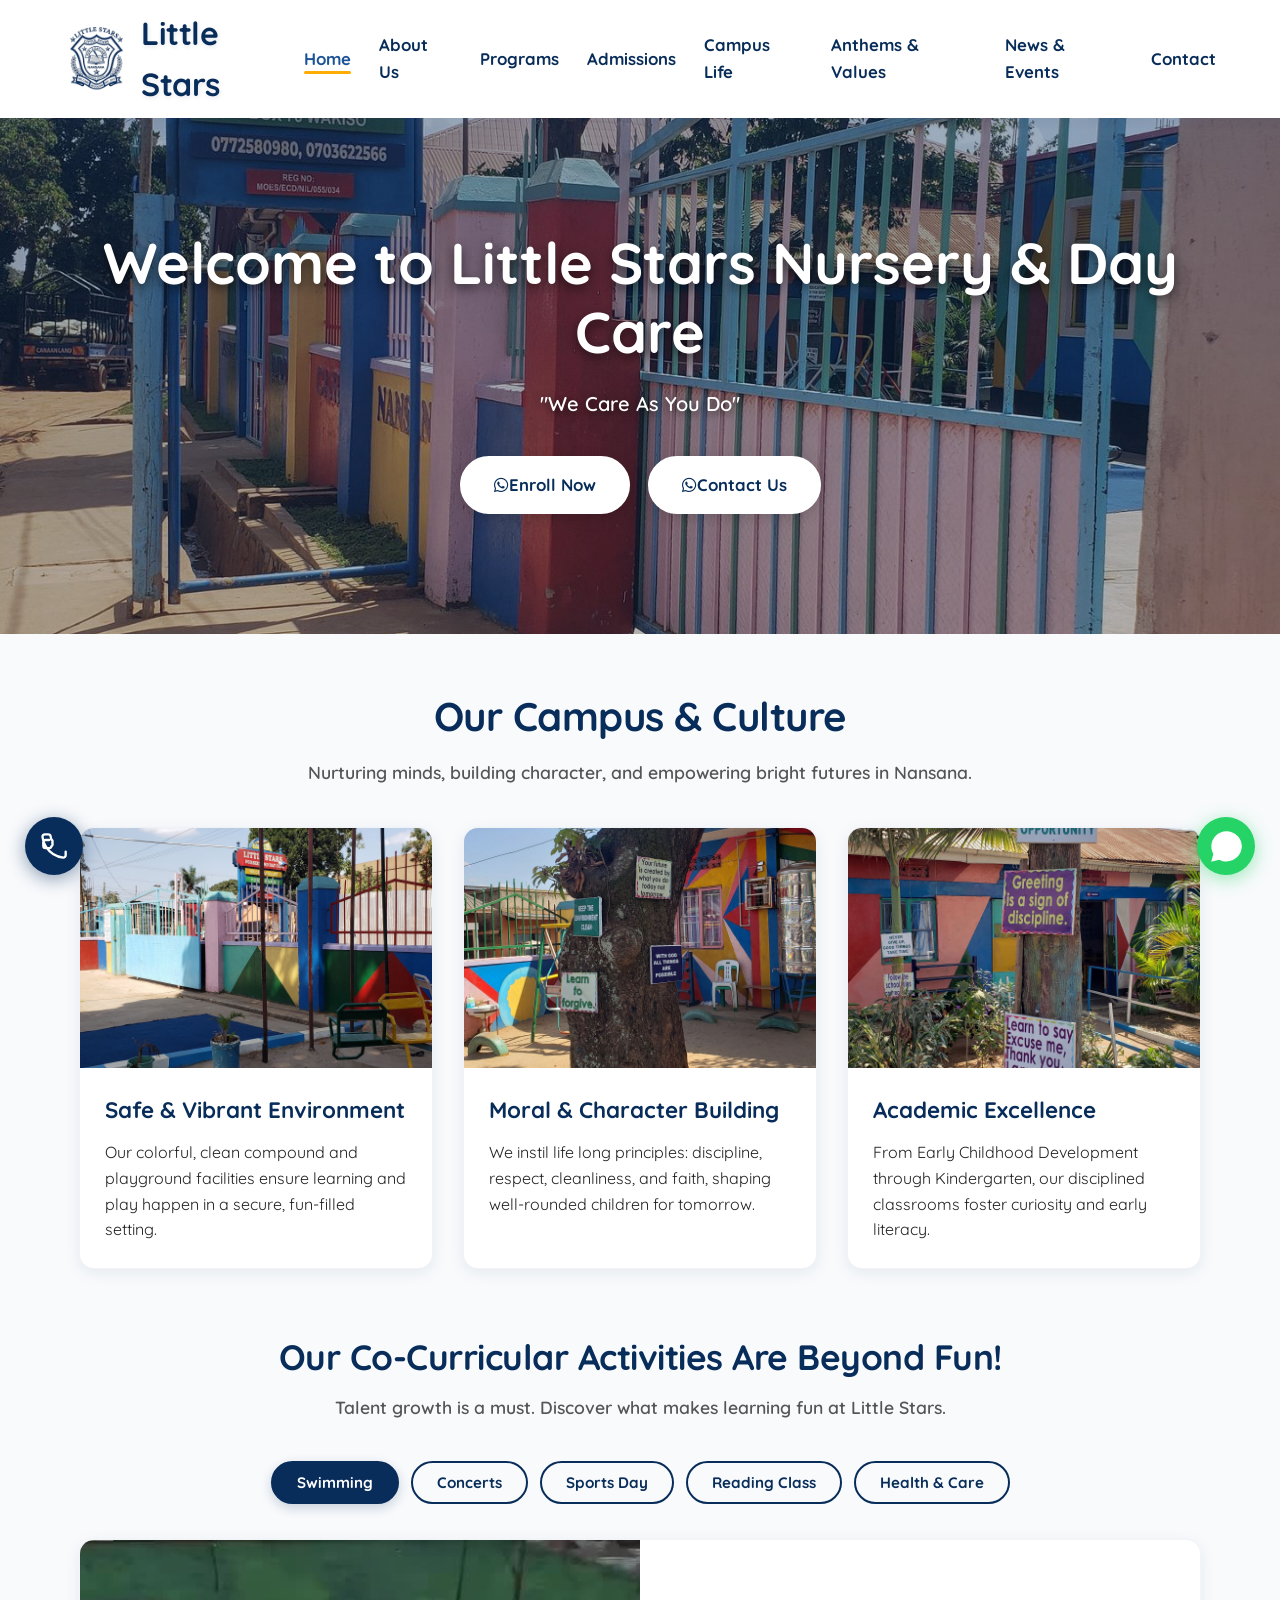
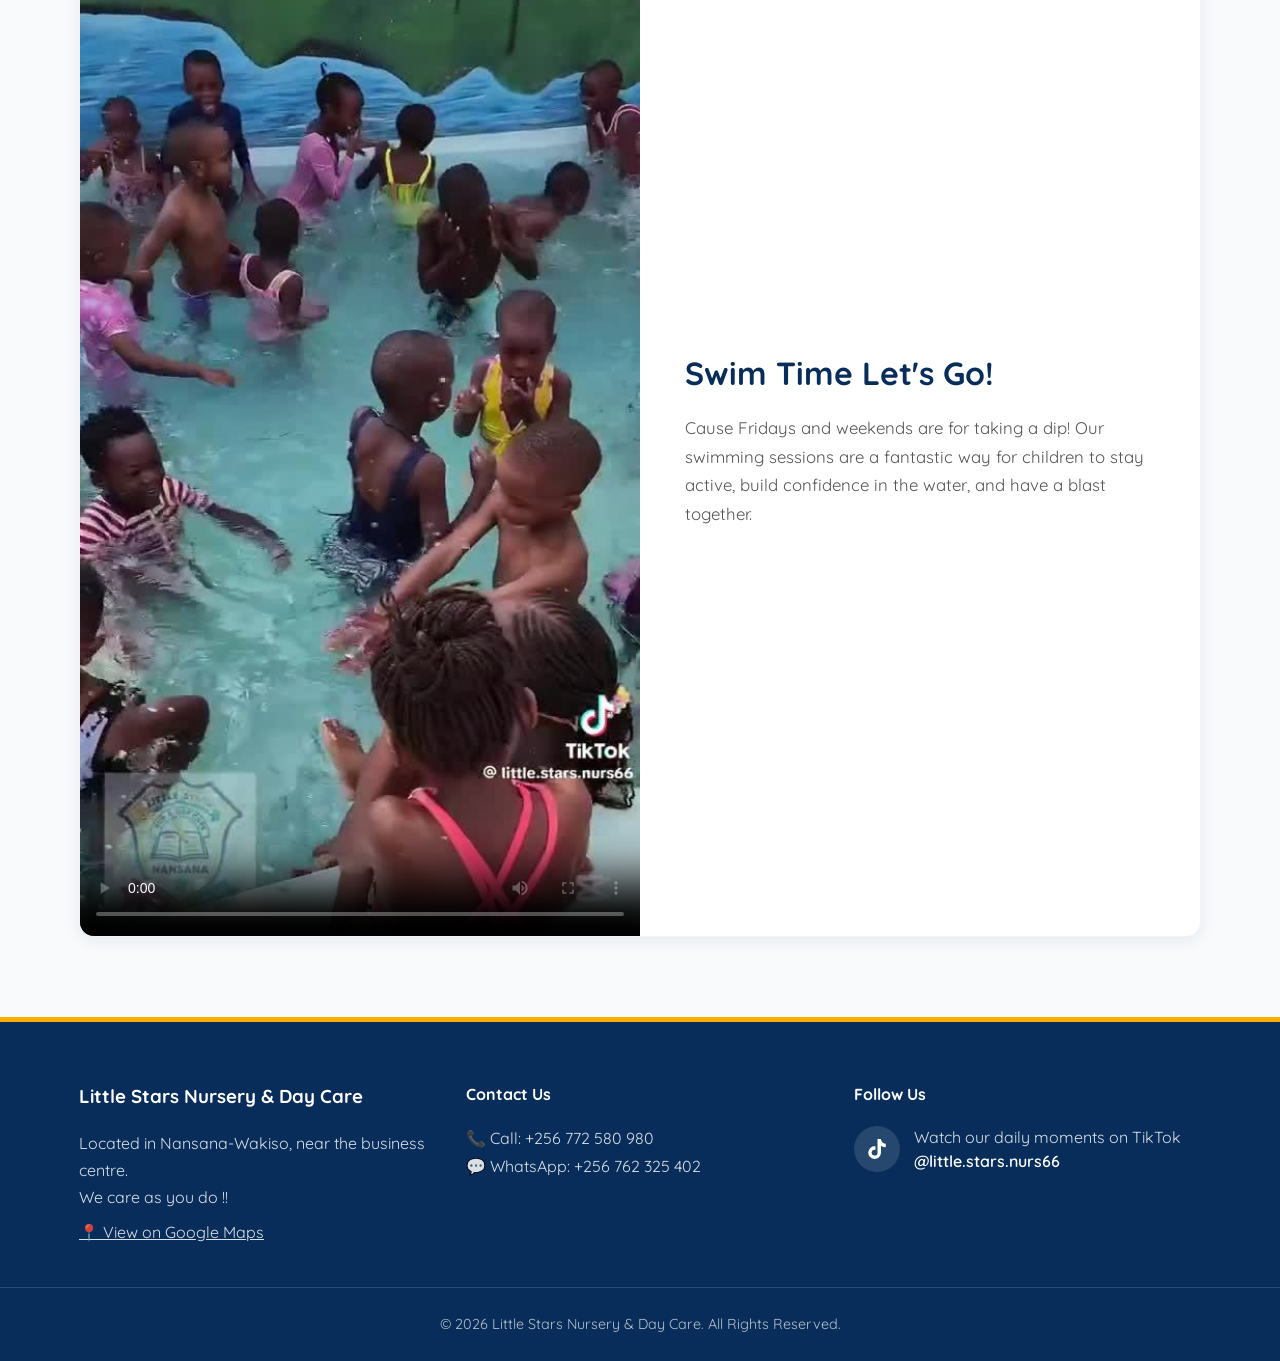
==== commit 005d5034: "Replace site with new folder structure" ====
--- a/index.html
+++ b/index.html
@@ -16,7 +16,7 @@
     <link rel="stylesheet" href="https://cdnjs.cloudflare.com/ajax/libs/font-awesome/6.4.0/css/all.min.css">
 
     <!-- Link to single stylesheet -->
-    <link rel="stylesheet" href="style.css">
+    <link rel="stylesheet" href="/style.css">
 
     <!-- Local Business Structured Data -->
     <script type="application/ld+json">
@@ -65,6 +65,11 @@
     }
     </script>
 
+    <link rel="icon" href="/favicon.ico" sizes="any">
+    <link rel="icon" type="image/png" sizes="16x16" href="/assets/favicon-16x16.png">
+    <link rel="icon" type="image/png" sizes="32x32" href="/assets/favicon-32x32.png">
+    <link rel="apple-touch-icon" sizes="180x180" href="/assets/apple-touch-icon.png">
+    <link rel="icon" type="image/png" sizes="192x192" href="/assets/android-chrome-192x192.png">
 </head>
 <body>
 
@@ -72,20 +77,21 @@
     <header class="site-header">
         <div class="container header-container">
             <div class="logo">
-                <a href="index.html" class="brand-container">
-                    <img src="assets/logo.png" alt="Little Stars Nursery Logo">
+                <a href="/" class="brand-container">
+                    <img src="/assets/logo.png" alt="Little Stars Nursery Logo">
                     <span class="brand-text">Little Stars</span>
                 </a>
             </div>
             <nav class="main-nav">
                 <ul class="nav-links">
-                    <li><a href="index.html" class="active">Home</a></li>
-                    <li><a href="about.html">About Us</a></li>
-                    <li><a href="programs.html">Programs</a></li>
-                    <li><a href="anthems.html">Anthems & Values</a></li>
-                    <li><a href="admissions.html">Admissions</a></li>
-                    <li><a href="news.html">News & Events</a></li>
-                    <li><a href="contact.html">Contact</a></li>
+                    <li><a href="/" class="active">Home</a></li>
+                    <li><a href="/about/">About Us</a></li>
+                    <li><a href="/programs/">Programs</a></li>
+                    <li><a href="/admissions/">Admissions</a></li>
+                    <li><a href="/campus-life/">Campus Life</a></li>
+                    <li><a href="/anthems/">Anthems & Values</a></li>
+                    <li><a href="/news/">News & Events</a></li>
+                    <li><a href="/contact/">Contact</a></li>
                 </ul>
             </nav>
             <button class="mobile-menu-btn" aria-label="Toggle Navigation Menu">
@@ -96,15 +102,15 @@
 
     <main>
         <!-- Hero Section (Entrance Showcase using Main Gate photo directly) -->
-        <section class="hero-section" style="background: linear-gradient(rgba(8, 45, 90, 0.4), rgba(8, 45, 90, 0.3)), url('assets/20260831_141308.jpg') center/cover no-repeat;">
+        <section class="hero-section" style="background: linear-gradient(rgba(8, 45, 90, 0.4), rgba(8, 45, 90, 0.3)), url('/assets/20260831_141308.jpg') center/cover no-repeat;">
             <div class="container hero-content">
                 <h1>Welcome to Little Stars Nursery & Day Care</h1>
                 <p>"We Care As You Do"</p>
                 <div class="hero-buttons">
-                    <a href="https://wa.me/256772580980?text=Hello%2C%20I%20would%20like%20to%20inquire%20about%20enrolling%20my%20child%20at%20Little%20Stars%20Nursery." target="_blank" rel="noopener noreferrer" class="btn primary-btn">
+                    <a href="https://wa.me/256762325402?text=Hello%2C%20I%20would%20like%20to%20inquire%20about%20enrolling%20my%20child%20at%20Little%20Stars%20Nursery." target="_blank" rel="noopener noreferrer" class="btn primary-btn">
                         <i class="fa-brands fa-whatsapp"></i> Enroll Now
                     </a>
-                    <a href="https://wa.me/256772580980?text=Hello%2C%20I%20have%20a%20general%20inquiry%20regarding%20Little%20Stars%20Nursery%20%26%20Day%20Care." target="_blank" rel="noopener noreferrer" class="btn secondary-btn">
+                    <a href="https://wa.me/256762325402?text=Hello%2C%20I%20have%20a%20general%20inquiry%20regarding%20Little%20Stars%20Nursery%20%26%20Day%20Care." target="_blank" rel="noopener noreferrer" class="btn primary-btn">
                         <i class="fa-brands fa-whatsapp"></i> Contact Us
                     </a>
                 </div>
@@ -119,21 +125,21 @@
             </div>
             <div class="programs-grid">
                 <div class="program-card">
-                    <img src="assets/20260831_150908.jpg" alt="Safe Playground Environment" class="card-image">
+                    <img src="/assets/20260831_150908.jpg" alt="Safe Playground Environment" class="card-image">
                     <div class="card-content">
                         <h3>Safe & Vibrant Environment</h3>
                         <p>Our colorful, clean compound and playground facilities ensure learning and play happen in a secure, fun-filled setting.</p>
                     </div>
                 </div>
                 <div class="program-card">
-                    <img src="assets/20260831_150901.jpg" alt="Inspirational Values Signage" class="card-image">
+                    <img src="/assets/20260831_150901.jpg" alt="Inspirational Values Signage" class="card-image">
                     <div class="card-content">
                         <h3>Moral & Character Building</h3>
                         <p>We instil life long principles: discipline, respect, cleanliness, and faith, shaping well-rounded children for tomorrow.</p>
                     </div>
                 </div>
                 <div class="program-card">
-                    <img src="assets/20260831_150852.jpg" alt="Classroom Blocks and Learning Environment" class="card-image">
+                    <img src="/assets/20260831_150852.jpg" alt="Classroom Blocks and Learning Environment" class="card-image">
                     <div class="card-content">
                         <h3>Academic Excellence</h3>
                         <p>From Early Childhood Development through Kindergarten, our disciplined classrooms foster curiosity and early literacy.</p>
@@ -161,55 +167,55 @@
                 <div class="tab-content-area">
                     <!-- Swimming Tab -->
                     <div class="tab-content active" id="swimming">
-                        <video controls preload="metadata" poster="assets/videos/f5211f5da39616109aec1d5b9ce67208.jpg">
-                            <source src="assets/videos/f5211f5da39616109aec1d5b9ce67208.mp4" type="video/mp4">
+                        <video controls preload="metadata" poster="/assets/videos/f5211f5da39616109aec1d5b9ce67208.jpg">
+                            <source src="/assets/videos/f5211f5da39616109aec1d5b9ce67208.mp4" type="video/mp4">
                         </video>
                          <div class="tab-text">
-                              <h3>Swim Time Let's Go!</h3>
-                              <p>Cause Fridays and weekends are for taking a dip! Our swimming sessions are a fantastic way for children to stay active, build confidence in the water, and have a blast with their friends.</p>
-                          </div>
+                             <h3>Swim Time Let's Go!</h3>
+                             <p>Cause Fridays and weekends are for taking a dip! Our swimming sessions are a fantastic way for children to stay active, build confidence in the water, and have a blast together.</p>
+                         </div>
                     </div>
 
                     <!-- Concerts & Culture Tab -->
                     <div class="tab-content" id="concerts">
-                        <video controls preload="metadata" poster="assets/videos/e3cbdcfc602e86e8f2b40c14217b4cbb.jpg">
-                            <source src="assets/videos/e3cbdcfc602e86e8f2b40c14217b4cbb.mp4" type="video/mp4">
-                        </video>
-                         <div class="tab-text">
-                              <h3>Concerts & Cultural Days</h3>
-                              <p>Today is the day of joy and celebration! One of the best things that can happen to your child is the discovery of their talent. At Little Stars, this is a high priority!</p>
-                          </div>
+                        <video controls preload="metadata" poster="/assets/videos/e3cbdcfc602e86e8f2b40c14217b4cbb.jpg">
+                            <source src="/assets/videos/e3cbdcfc602e86e8f2b40c14217b4cbb.mp4" type="video/mp4">
+                        </video>
+                        <div class="tab-text">
+                             <h3>Concerts & Cultural Days</h3>
+                             <p>Today is the day of joy and celebration! One of the best things that can happen to your child is the discovery of their talent. At Little Stars, this is a high priority.</p>
+                         </div>
                     </div>
 
                     <!-- Sports Day Tab -->
                     <div class="tab-content" id="sports">
-                        <video controls preload="metadata" poster="assets/videos/46ff0686c801c3549a1ad5babf60555e.jpg">
-                            <source src="assets/videos/46ff0686c801c3549a1ad5babf60555e.mp4" type="video/mp4">
-                        </video>
-                         <div class="tab-text">
-                              <h3>Sports Day</h3>
-                              <p>Sports Day at Little Stars is always a blast! It's a wonderful opportunity for our little ones to mingle in fun physical activities and for parents to join in on the action.</p>
-                          </div>
+                        <video controls preload="metadata" poster="/assets/videos/46ff0686c801c3549a1ad5babf60555e.jpg">
+                            <source src="/assets/videos/46ff0686c801c3549a1ad5babf60555e.mp4" type="video/mp4">
+                        </video>
+                        <div class="tab-text">
+                             <h3>Sports Day</h3>
+                             <p>Sports Day at Little Stars is always a blast! It's a wonderful opportunity for our little ones to mingle in fun physical activities and for parents to join in on the action.</p>
+                         </div>
                     </div>
 
                     <!-- Reading Class Tab -->
                     <div class="tab-content" id="reading">
-                        <video controls preload="metadata" poster="assets/videos/5ece1d03bab500ce30979943f9bb5b52.jpg">
-                            <source src="assets/videos/5ece1d03bab500ce30979943f9bb5b52.mp4" type="video/mp4">
-                        </video>
-                         <div class="tab-text">
-                              <h3>Reading Class</h3>
-                              <p>Mondays are beautiful here at our school with the best teachers. Never a dull day in learning! We foster a love for reading and curiosity in every child.</p>
-                          </div>
+                        <video controls preload="metadata" poster="/assets/videos/5ece1d03bab500ce30979943f9bb5b52.jpg">
+                            <source src="/assets/videos/5ece1d03bab500ce30979943f9bb5b52.mp4" type="video/mp4">
+                        </video>
+                        <div class="tab-text">
+                             <h3>Reading Class</h3>
+                             <p>Mondays are beautiful here at our school with the best teachers. Never a dull day in learning! We foster a love for reading and curiosity in every child.</p>
+                         </div>
                     </div>
 
                     <!-- Health & Hygiene Tab -->
                     <div class="tab-content" id="hygiene">
-                        <img src="assets/images.jpeg" alt="Children brushing teeth together" loading="lazy">
-                         <div class="tab-text">
-                              <h3>Healthy Smiles, Bright Futures</h3>
-                              <p>We mean it when we say we care as you do! Teaching our little stars essential daily habits like brushing their teeth is just part of our fun, daily routine.</p>
-                          </div>
+                        <img src="/assets/images.jpeg" alt="Children brushing teeth together" loading="lazy">
+                        <div class="tab-text">
+                             <h3>Healthy Smiles, Bright Futures</h3>
+                             <p>We mean it when we say we care as you do! Teaching our little stars essential daily habits like brushing their teeth is just part of our fun, daily routine.</p>
+                         </div>
                     </div>
                 </div>
             </div>
@@ -225,20 +231,19 @@
             <div class="footer-info">
                 <h3>Little Stars Nursery & Day Care</h3>
                 <p>Located in Nansana-Wakiso, near the business centre.<br>We care as you do !!</p>
-                <p style="margin-top: 8px;"><a href="https://maps.app.goo.gl/AvHJs4MyYUoxHnjm9" target="_blank" rel="noopener noreferrer" style="color: inherit; text-decoration: underline;">📍 Get Directions</a></p>
+                <p style="margin-top: 8px;"><a href="https://maps.app.goo.gl/AvHJs4MyYUoxHnjm9" target="_blank" rel="noopener noreferrer" style="color: inherit; text-decoration: underline;">📍 View on Google Maps</a></p>
             </div>
             <div class="footer-contact">
                 <h4>Contact Us</h4>
-                <p>Call / WhatsApp:</p>
-                <p>+256 772 580 980</p> 
-                <p>+256 762 325 402</p>
+                <p>📞 Call: <a href="tel:+256772580980" style="color: inherit;">+256 772 580 980</a></p>
+                <p>💬 WhatsApp: <a href="https://wa.me/256762325402" target="_blank" rel="noopener noreferrer" style="color: inherit;">+256 762 325 402</a></p>
             </div>
             <div class="footer-social">
                 <h4>Follow Us</h4>
                 <div class="social-icons">
                     <a href="https://www.tiktok.com/@little.stars.nurs66" target="_blank" rel="noopener noreferrer" class="social-icon-link" aria-label="Follow Little Stars Nursery & Day Care on TikTok">
                         <svg xmlns="http://www.w3.org/2000/svg" viewBox="0 0 448 512" width="20" height="20" fill="currentColor">
-                            <path d="M448,209.91a210.06,210.06,0,0,1-122.77-39.25V349.38A162.55,162.55,0,1,1,185,188.31V278.2a74.62,74.62,0,1,0,52.23,71.18V0l88,0a121.18,121.18,0,0,0,1.86,22.17h0A122.18,122.18,0,0,0,333,20.82V221.39a162.5,162.5,0,0,0,95.46,148.17Z"/>
+                            <path d="M448,209.91a210.06,210.06,0,0,1-122.77-39.25V349.38A162.55,162.55,0,1,1,185,188.31V278.2a74.62,74.62,0,1,0,52.23,71.18V0l88,0a121.18,121.18,0,0,0,1.86,22.17h0A122.18,122.18,0,0,0,381,102.39a121.43,121.43,0,0,0,67,20.14Z"></path>
                         </svg>
                     </a>
                     <p class="social-handle">Watch our daily moments on TikTok<br><a href="https://www.tiktok.com/@little.stars.nurs66" target="_blank" rel="noopener noreferrer">@little.stars.nurs66</a></p>
@@ -253,18 +258,18 @@
     <!-- Floating Call Button -->
     <a href="tel:+256772580980" class="floating-call" aria-label="Call Us">
         <svg width="28" height="28" viewBox="0 0 24 24" fill="none" stroke="currentColor" stroke-width="2" stroke-linecap="round" stroke-linejoin="round">
-            <path d="M22 16.92v3a2 2 0 0 1-2.18 2 19.79 19.79 0 0 1-8.63-3.07 19.5 19.5 0 0 1-6-6 19.79 19.79 0 0 1-3.07-8.67A2 2 0 0 1 4.11 2h3a2 2 0 0 1 2 1.72 12.84 12.84 0 0 0 .7 2.81 2 2 0 0 1-.45 2.11L8.09 9.91a16 16 0 0 0 6 6l1.27-1.27a2 2 0 0 1 2.11-.45 12.84 12.84 0 0 0 2.81.7 2 2 0 0 1 1.72 2z"/>
+            <path d="M22 16.92v3a2 2 0 0 1-2.18 2 19.79 19.79 0 0 1-8.63-3.07 19.5 19.5 0 0 1-6-6 19.79 19.79 0 0 1-3.07-8.67A2 2 0 0 1 4.11 2h3a2 2 0 0 1 2 1.72 12.84 12.84 0 0 0 .7 2.81 2 2 0 0 1 .7 2.81 2 2 0 0 1-.7 2.81 2 2 0 0 1-2 1.72h-3a2 2 0 0 1-2-2v-3a2 2 0 0 1 2-2h3"></path>
         </svg>
     </a>
 
     <!-- Floating WhatsApp CTA -->
-    <a href="https://wa.me/256772580980?text=Hello%2C%20I%20have%20an%20inquiry%20regarding%20Little%20Stars%20Nursery%20%26%20Day%20Care." class="floating-whatsapp" target="_blank" rel="noopener noreferrer" aria-label="Chat with us on WhatsApp">
+    <a href="https://wa.me/256762325402?text=Hello%2C%20I%20have%20an%20inquiry%20regarding%20Little%20Stars%20Nursery%20%26%20Day%20Care." class="floating-whatsapp" target="_blank" rel="noopener noreferrer" aria-label="Chat on WhatsApp">
         <svg xmlns="http://www.w3.org/2000/svg" viewBox="0 0 448 512" width="35" height="35" fill="#ffffff">
-            <path d="M380.9 97.1C339 55.1 283.2 32 223.9 32c-122.4 0-222 99.6-222 222 0 39.1 10.2 77.3 29.6 111L0 480l117.7-30.9c32.4 17.7 68.9 27 106.1 27h.1c122.3 0 224.1-99.6 224.1-222 0-59.3-25.2-115.6-67.1-154.9zM223.9 413.3c-33 0-65.4-8.9-93.5-25.8l-6.7-4-69.4 18.2 18.5-67.6-4.3-6.9c-18.5-29.4-28.2-63.3-28.2-98.2 0-101.3 82.4-183.8 183.8-183.8 49 0 95 19.1 129.6 53.7 34.6 34.6 53.7 80.6 53.7 129.6 0 101.3-82.4 183.8-183.8 183.8zm110.5-140.3c-6 3.1-35.4 17.5-40.9 19.5s-9.5 2.5-13.5-2.5c-4-4.9-15.5-19.5-19-23.5-3.5-4-7-4.5-13-1.5-6 3-22.7 8.6-43.3 26.7-16 13.3-26.8 29.8-29.8 34.8-3 5-0.3 7.6 2.2 10.1 2.2 2.3 5 5.9 7.5 8.8 2.5 3 3.3 5.1 5 8.1 1.7 3 0.8 5.6-0.5 7.8-1.3 2.2-12 29.2-16.4 40-4 10.4-8.1 9-11 8.6-2.8-0.4-6-0.5-9.3-0.5-3.2 0-8.4 0.5-12.8 4.5-4.5 4-17 16.5-17 40.2s15.1 46.6 17.2 49.7c2.1 3 29.7 47.8 74.3 66.6 10.1 4.3 18 6.9 24.1 9 10.2 3.2 19.4 2.8 26.8 1.7 8.2-1.2 25.2-10.3 28.8-20.2 3.6-9.9 3.6-18.4 2.5-20.2-1-1.8-4-2.8-9-4.9z"/>
+            <path d="M380.9 97.1C339 55.1 283.2 32 223.9 32c-122.4 0-222 99.6-222 222 0 39.1 10.2 77.3 29.6 111L0 480l117.7-30.9c32.4 17.7 68.9 27 106.1 27h.1c122.3 0 224.1-99.6 224.1-222 0-59.3-24.3-115.5-63.1-154.3z"></path>
         </svg>
     </a>
 
     <!-- Interaction scripts -->
-    <script src="app.js"></script>
+    <script src="/app.js"></script>
 </body>
 </html>
--- a/style.css
+++ b/style.css
@@ -801,6 +801,14 @@
     .about-grid {
         grid-template-columns: 1fr;
     }
+
+    .nav-links {
+        gap: 16px;
+    }
+
+    .nav-links a {
+        font-size: 0.95rem;
+    }
 }
 
 @media (max-width: 768px) {
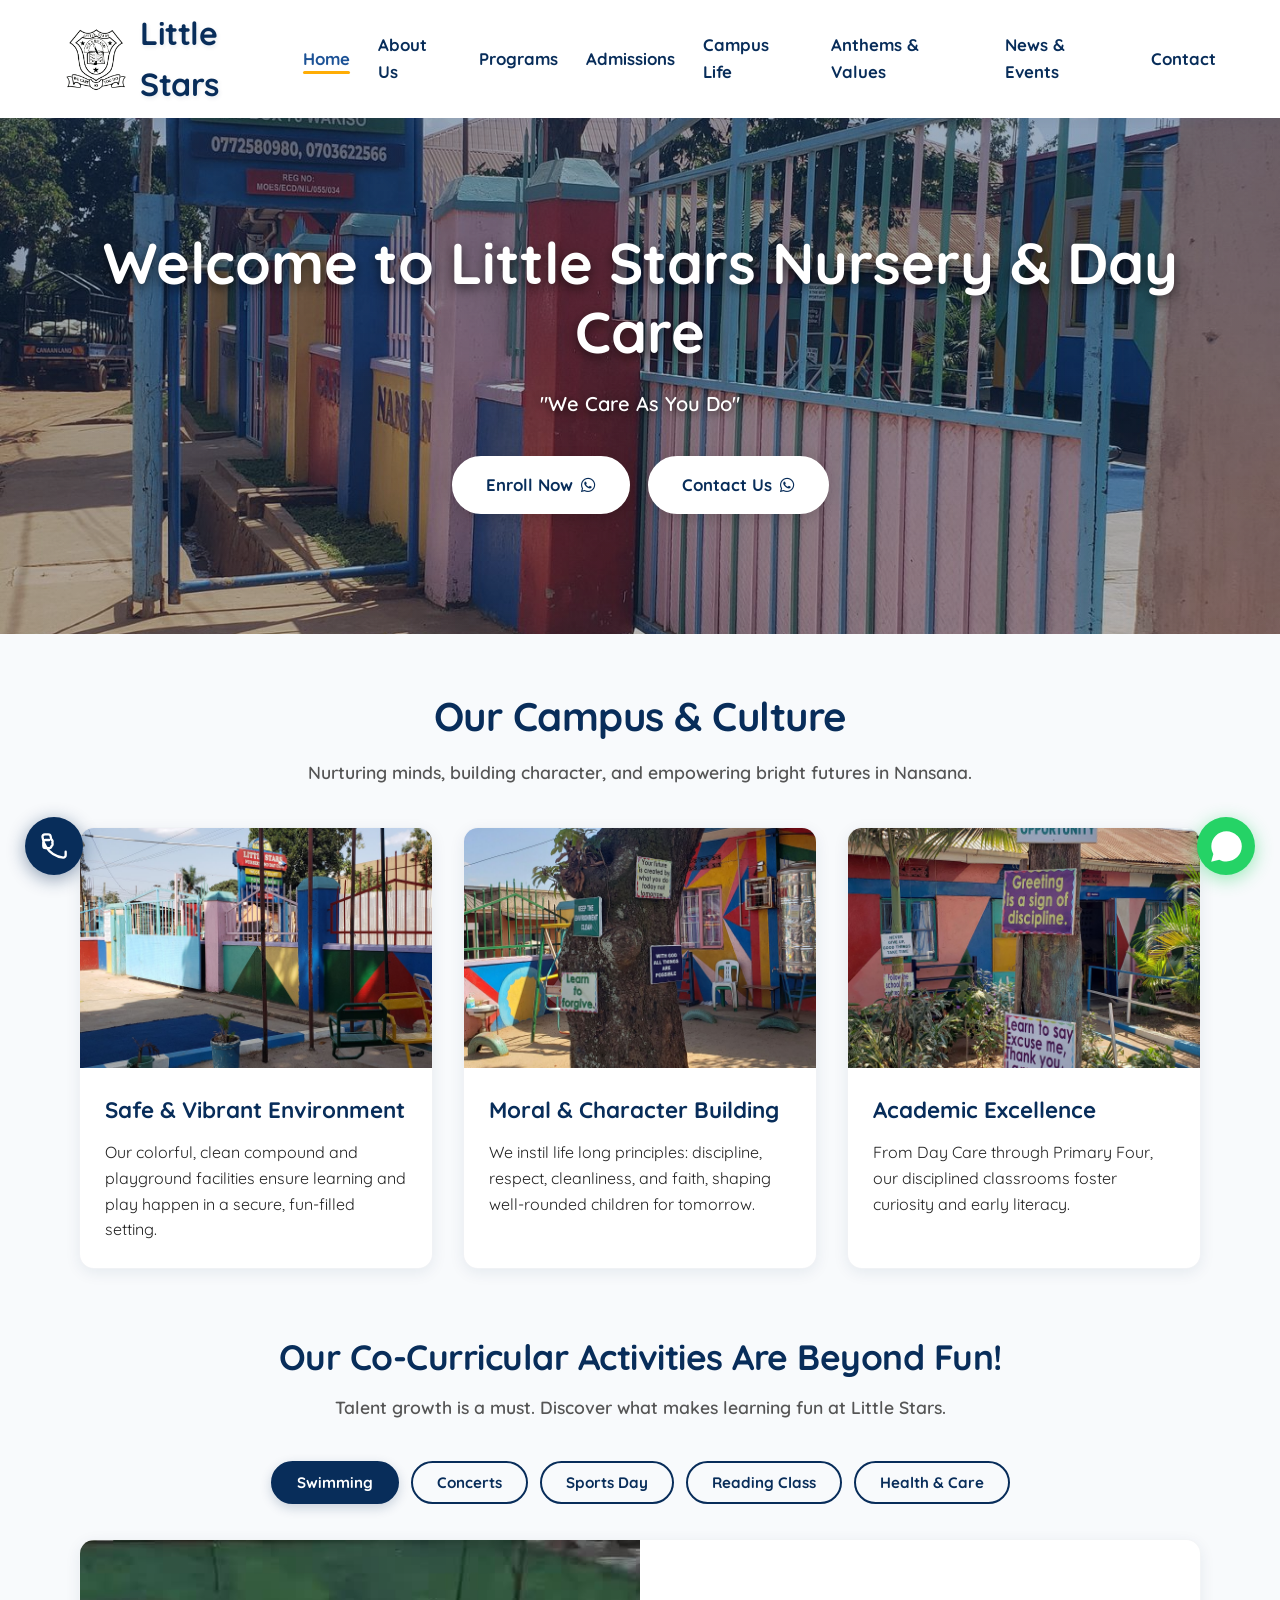
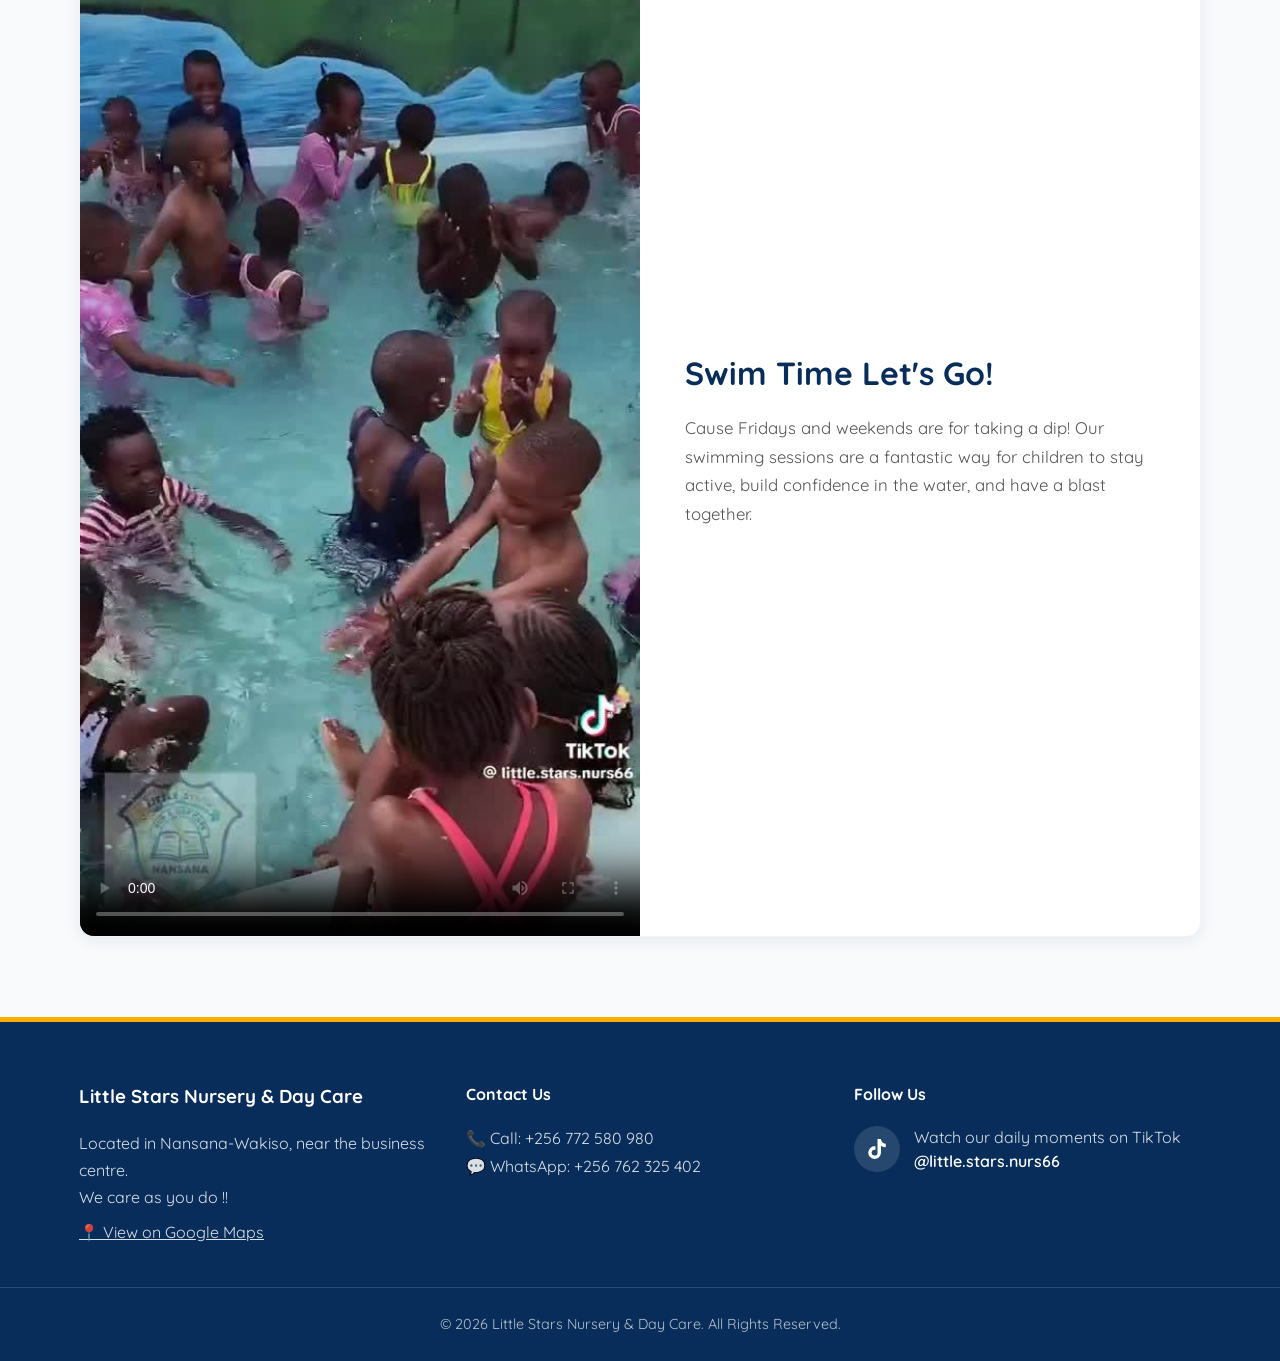
==== commit eeb3d0ba: "Initial commit - replace existing repository" ====
--- a/index.html
+++ b/index.html
@@ -30,7 +30,7 @@
         "logo": "https://littlestarsnd.com/assets/logo.png",
         "image": "https://littlestarsnd.com/assets/logo.png",
         "telephone": ["+256772580980", "+256762325402"],
-        "email": "littlestarsnurseryanddaycare@gmail.com",
+        "email": "info@littlestarsnd.com",
         "address": {
             "@type": "PostalAddress",
             "streetAddress": "Nansana-Wakiso, near the Business Centre",
@@ -108,10 +108,10 @@
                 <p>"We Care As You Do"</p>
                 <div class="hero-buttons">
                     <a href="https://wa.me/256762325402?text=Hello%2C%20I%20would%20like%20to%20inquire%20about%20enrolling%20my%20child%20at%20Little%20Stars%20Nursery." target="_blank" rel="noopener noreferrer" class="btn primary-btn">
-                        <i class="fa-brands fa-whatsapp"></i> Enroll Now
+                        Enroll Now <i class="fa-brands fa-whatsapp"></i>
                     </a>
                     <a href="https://wa.me/256762325402?text=Hello%2C%20I%20have%20a%20general%20inquiry%20regarding%20Little%20Stars%20Nursery%20%26%20Day%20Care." target="_blank" rel="noopener noreferrer" class="btn primary-btn">
-                        <i class="fa-brands fa-whatsapp"></i> Contact Us
+                        Contact Us <i class="fa-brands fa-whatsapp"></i>
                     </a>
                 </div>
             </div>
@@ -142,7 +142,7 @@
                     <img src="/assets/20260831_150852.jpg" alt="Classroom Blocks and Learning Environment" class="card-image">
                     <div class="card-content">
                         <h3>Academic Excellence</h3>
-                        <p>From Early Childhood Development through Kindergarten, our disciplined classrooms foster curiosity and early literacy.</p>
+                        <p>From Day Care through Primary Four, our disciplined classrooms foster curiosity and early literacy.</p>
                     </div>
                 </div>
             </div>
--- a/style.css
+++ b/style.css
@@ -108,6 +108,32 @@
     margin-bottom: 40px;
 }
 
+/* Class Stream Badges */
+.stream-chip {
+    display: inline-flex;
+    align-items: center;
+    gap: 6px;
+    font-size: 0.85rem;
+    color: var(--text-light);
+    background: var(--bg-light);
+    border: 1px solid #e5e9ef;
+    border-radius: var(--radius-pill);
+    padding: 4px 12px 4px 8px;
+    margin: 3px 4px 3px 0;
+}
+
+.stream-dot {
+    width: 11px;
+    height: 11px;
+    border-radius: 50%;
+    flex-shrink: 0;
+    border: 1px solid rgba(8, 45, 90, 0.15);
+}
+
+.stream-dot.white { background: #ffffff; }
+.stream-dot.pink { background: #f0a8c4; border-color: #e087ac; }
+.stream-dot.blue { background: var(--secondary-blue); border-color: var(--secondary-blue); }
+
 .section-title h2 {
     color: var(--primary-blue);
     font-size: 2.5rem;
@@ -299,6 +325,7 @@
     display: inline-flex;
     align-items: center;
     justify-content: center;
+    gap: 8px;
     text-align: center;
 }
 
